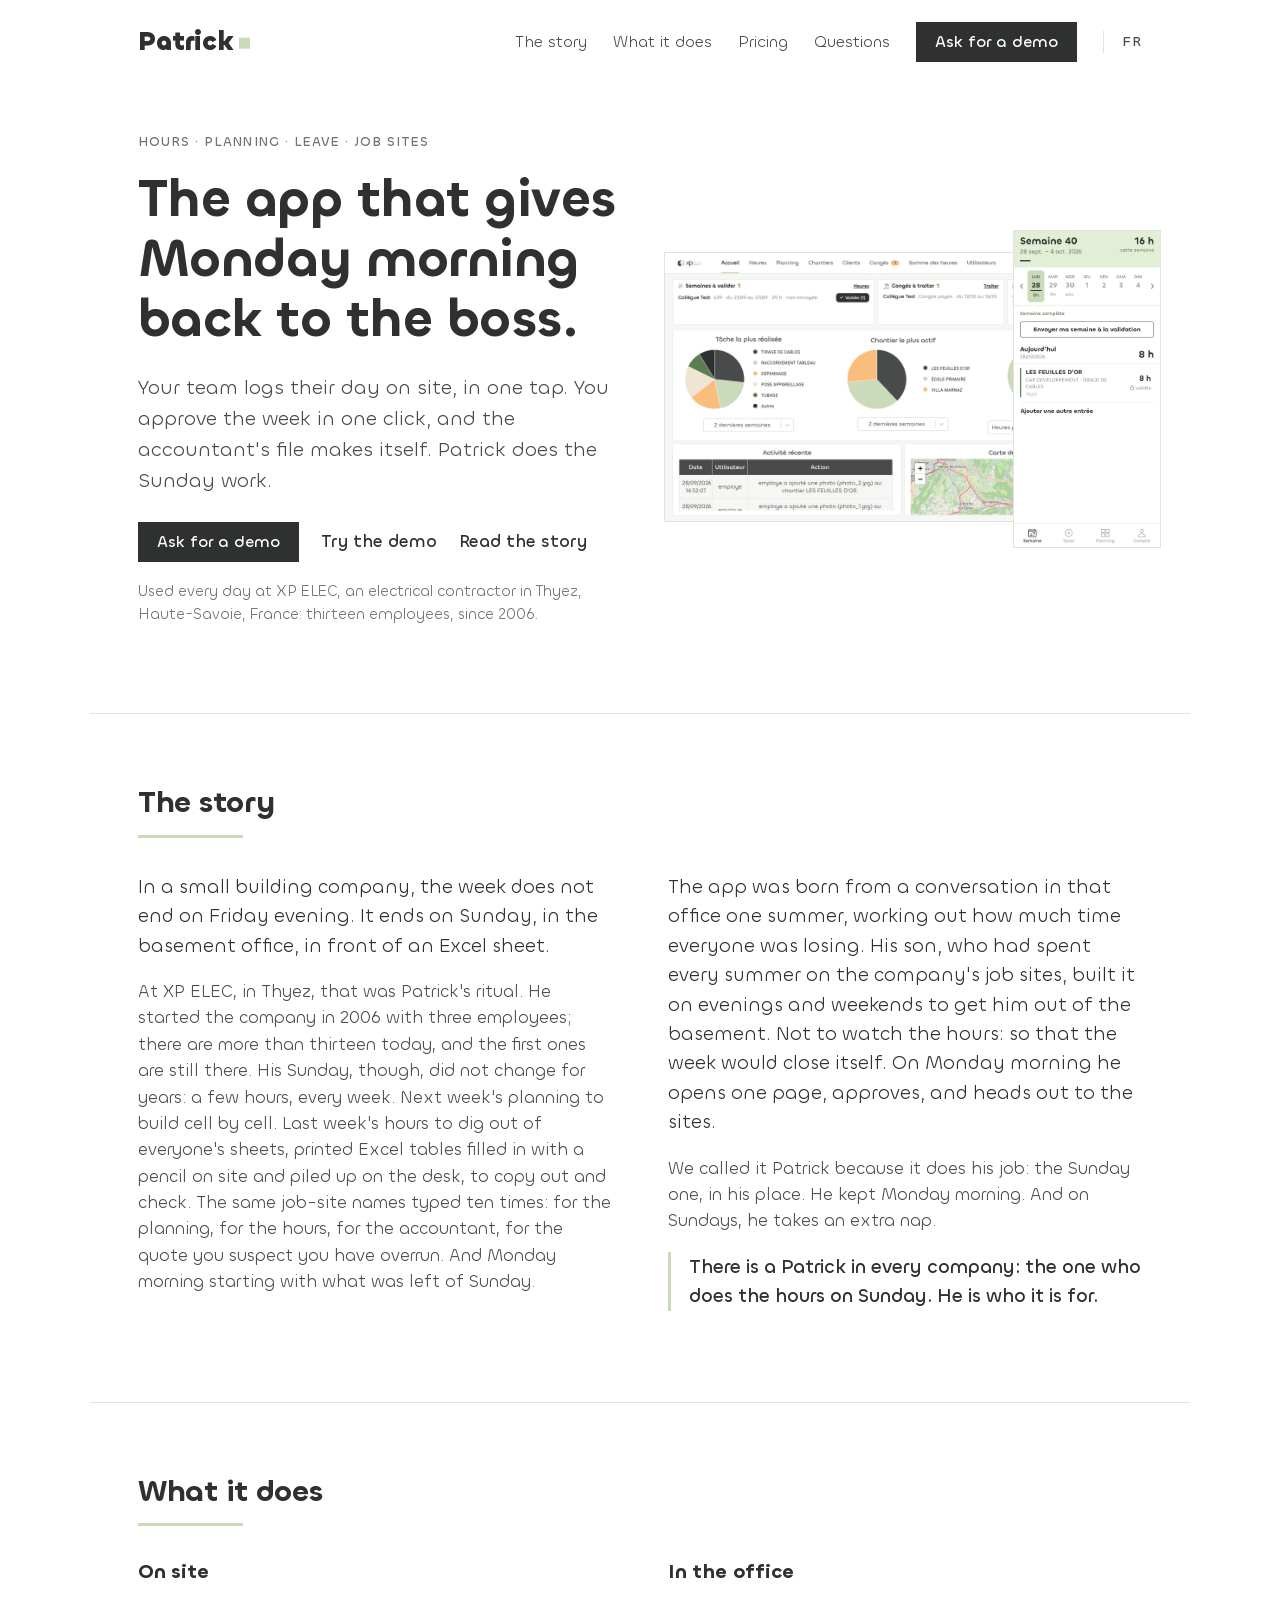
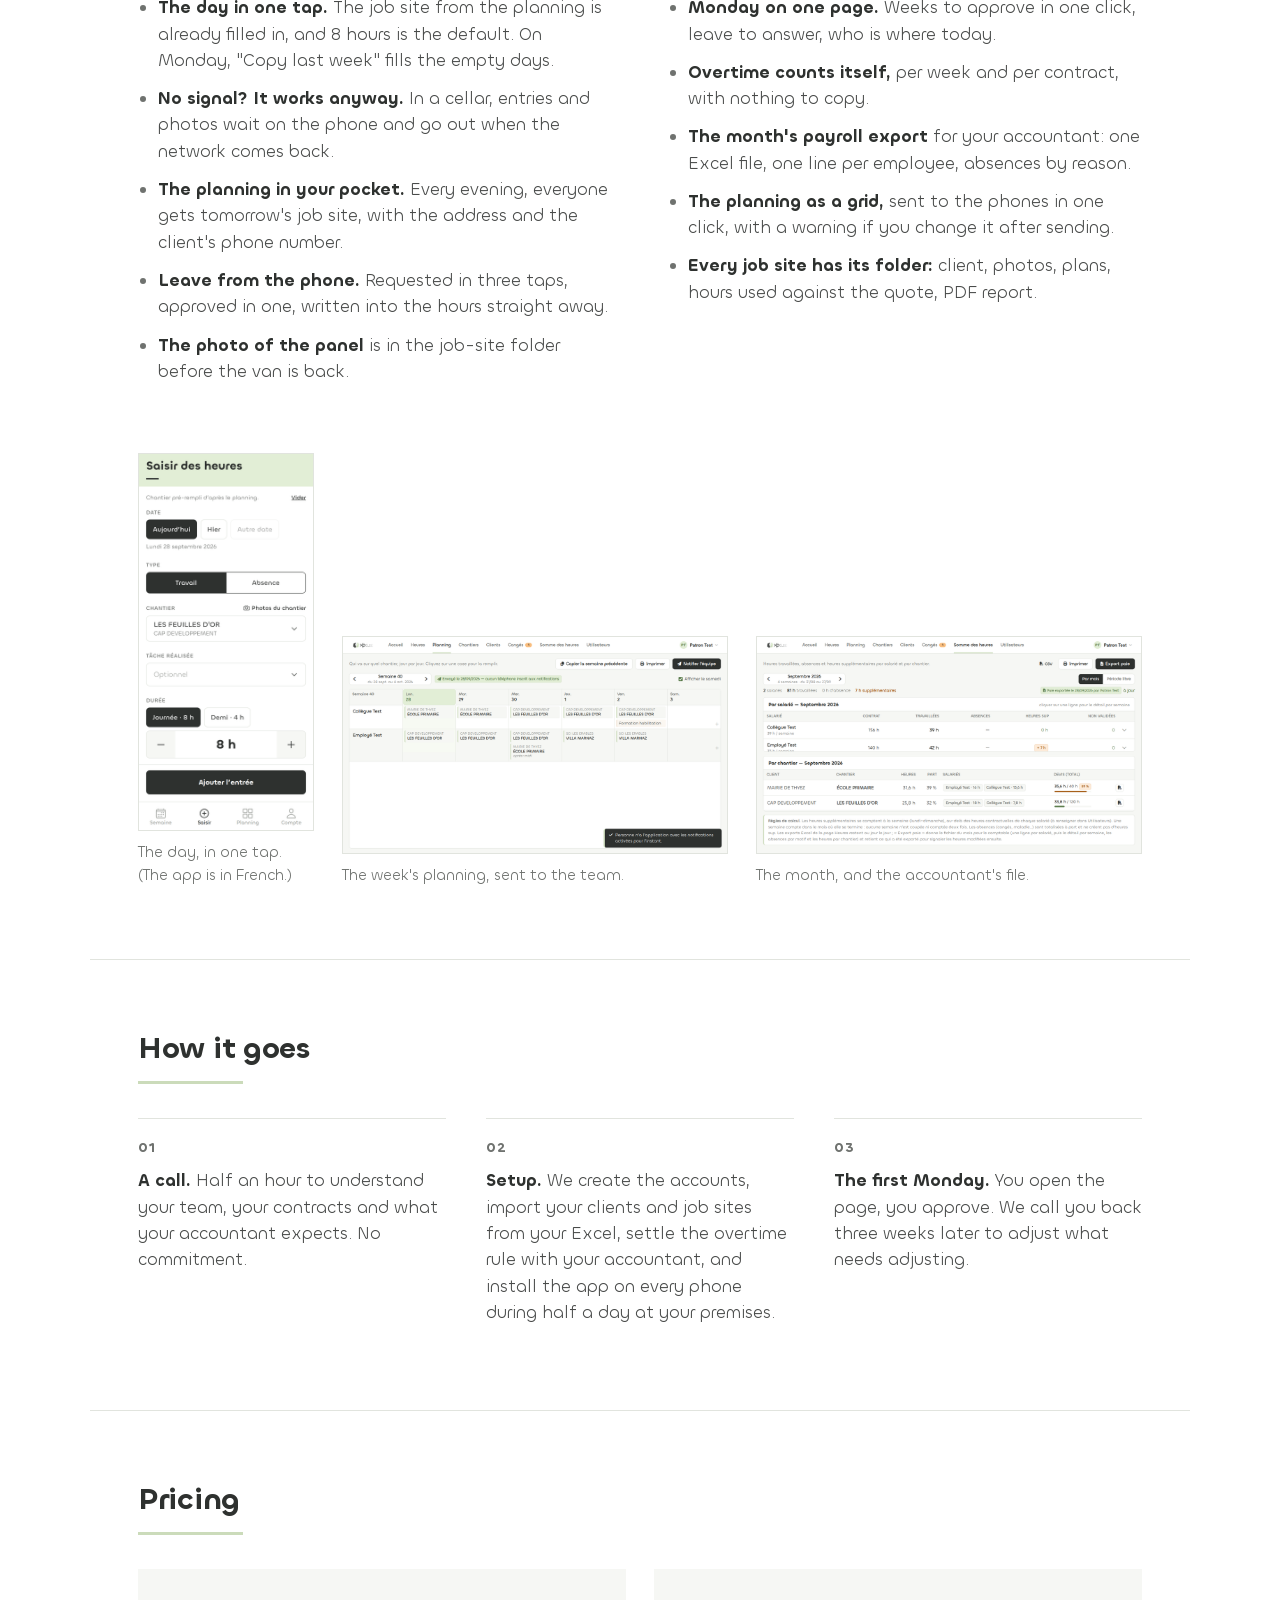
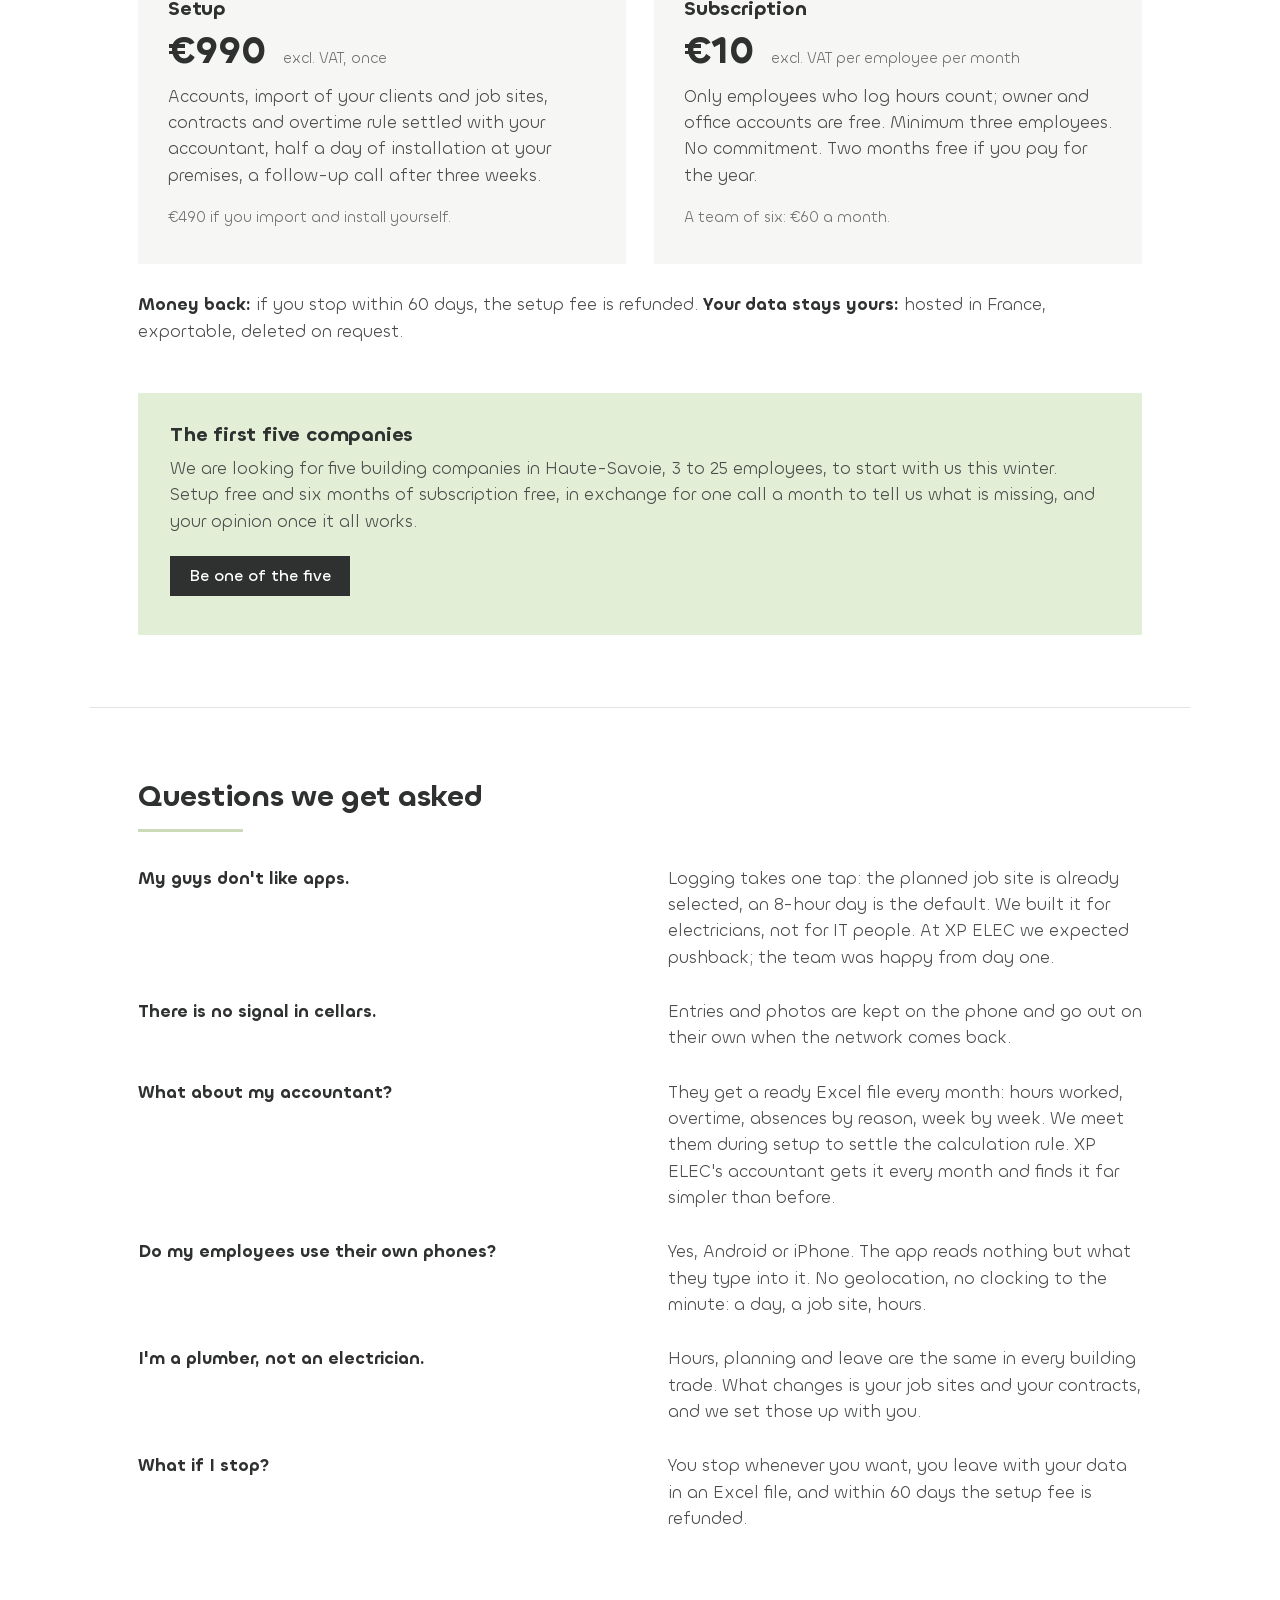
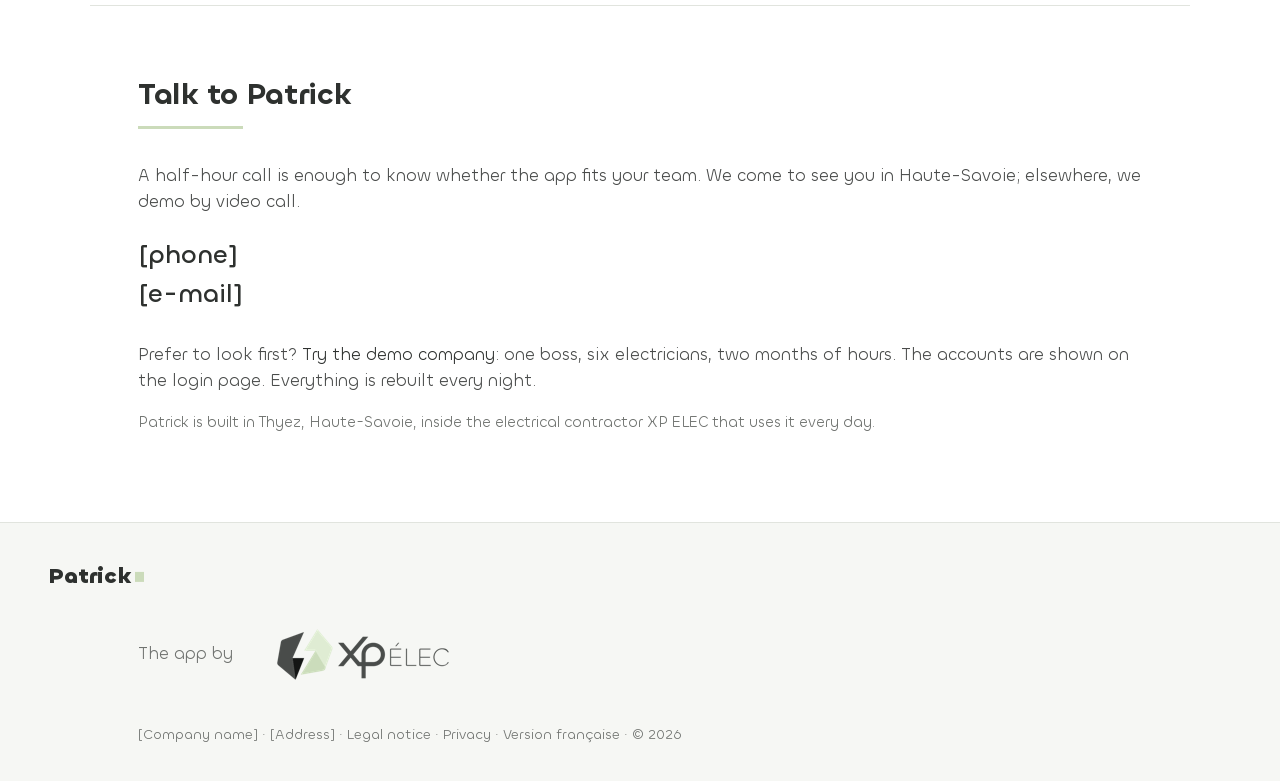
==== en/index.html @ a9e4f7d3 "Patrick website: FR and EN pages, style, fonts, images, 404, Vercel config, OVH FTP deploy script" ====
<!doctype html>
<html lang="en">
<head>
<meta charset="utf-8">
<meta name="viewport" content="width=device-width, initial-scale=1">
<title>Patrick — The app that gives Monday morning back to the boss</title>
<meta name="description" content="Patrick: your team's hours, planning and leave, logged on site and approved in one click. Built inside an electrical contractor in Haute-Savoie, France.">
<link rel="canonical" href="https://allopatrick.fr/en/">
<link rel="alternate" hreflang="fr" href="https://allopatrick.fr/">
<link rel="alternate" hreflang="en" href="https://allopatrick.fr/en/">
<link rel="stylesheet" href="../style.css">
  <link rel="icon" type="image/png" href="../img/favicon.png">
</head>
<body>

<header class="top">
  <a class="wordmark" href="#"><span>Patrick</span><i></i></a>
  <nav>
    <a href="#story">The story</a>
    <a href="#does">What it does</a>
    <a href="#pricing">Pricing</a>
    <a href="#questions">Questions</a>
    <a class="btn" href="#contact">Ask for a demo</a>
    <a class="lang" href="../" lang="fr" title="Version française">FR</a>
  </nav>
</header>

<main>

<section class="hero">
  <div class="hero-text">
    <p class="kicker">Hours · Planning · Leave · Job sites</p>
    <h1>The app that gives Monday morning back to the boss.</h1>
    <p class="lead">Your team logs their day on site, in one tap. You approve the week in one click, and the accountant's file makes itself. Patrick does the Sunday work.</p>
    <p class="actions"><a class="btn" href="#contact">Ask for a demo</a><a class="link" href="https://demo.allopatrick.fr" title="A fictional company, rebuilt every night">Try the demo</a><a class="link" href="#story">Read the story</a></p>
    <p class="proof">Used every day at XP ELEC, an electrical contractor in Thyez, Haute-Savoie, France: thirteen employees, since 2006.</p>
  </div>
  <figure class="hero-shots">
    <img class="web" src="../img/web_accueil_admin.png" alt="The boss's Monday morning on the computer: weeks to approve, leave to answer, who is where today" width="1100" height="618">
    <img class="phone" src="../img/app_semaine.png" alt="An electrician's week on the phone" width="390" height="844">
  </figure>
</section>

<section id="story" class="story">
  <h2>The story</h2>
  <div class="cols">
    <div>
      <p>In a small building company, the week does not end on Friday evening. It ends on Sunday, in the basement office, in front of an Excel sheet.</p>
      <p>At XP ELEC, in Thyez, that was Patrick's ritual. He started the company in 2006 with three employees; there are more than thirteen today, and the first ones are still there. His Sunday, though, did not change for years: a few hours, every week. Next week's planning to build cell by cell. Last week's hours to dig out of everyone's sheets, printed Excel tables filled in with a pencil on site and piled up on the desk, to copy out and check. The same job-site names typed ten times: for the planning, for the hours, for the accountant, for the quote you suspect you have overrun. And Monday morning starting with what was left of Sunday.</p>
    </div>
    <div>
      <p>The app was born from a conversation in that office one summer, working out how much time everyone was losing. His son, who had spent every summer on the company's job sites, built it on evenings and weekends to get him out of the basement. Not to watch the hours: so that the week would close itself. On Monday morning he opens one page, approves, and heads out to the sites.</p>
      <p>We called it Patrick because it does his job: the Sunday one, in his place. He kept Monday morning. And on Sundays, he takes an extra nap.</p>
      <p class="pull">There is a Patrick in every company: the one who does the hours on Sunday. He is who it is for.</p>
    </div>
  </div>
</section>

<section id="does" class="does">
  <h2>What it does</h2>
  <div class="cols">
    <div>
      <h3>On site</h3>
      <ul>
        <li><b>The day in one tap.</b> The job site from the planning is already filled in, and 8 hours is the default. On Monday, "Copy last week" fills the empty days.</li>
        <li><b>No signal? It works anyway.</b> In a cellar, entries and photos wait on the phone and go out when the network comes back.</li>
        <li><b>The planning in your pocket.</b> Every evening, everyone gets tomorrow's job site, with the address and the client's phone number.</li>
        <li><b>Leave from the phone.</b> Requested in three taps, approved in one, written into the hours straight away.</li>
        <li><b>The photo of the panel</b> is in the job-site folder before the van is back.</li>
      </ul>
    </div>
    <div>
      <h3>In the office</h3>
      <ul>
        <li><b>Monday on one page.</b> Weeks to approve in one click, leave to answer, who is where today.</li>
        <li><b>Overtime counts itself,</b> per week and per contract, with nothing to copy.</li>
        <li><b>The month's payroll export</b> for your accountant: one Excel file, one line per employee, absences by reason.</li>
        <li><b>The planning as a grid,</b> sent to the phones in one click, with a warning if you change it after sending.</li>
        <li><b>Every job site has its folder:</b> client, photos, plans, hours used against the quote, PDF report.</li>
      </ul>
    </div>
  </div>
  <div class="shots">
    <figure><img src="../img/app_saisir.png" alt="Logging a day on the phone" width="390" height="844"><figcaption>The day, in one tap. (The app is in French.)</figcaption></figure>
    <figure><img src="../img/web_planning_notifie.png" alt="The week's planning, sent to the team" width="1100" height="618"><figcaption>The week's planning, sent to the team.</figcaption></figure>
    <figure><img src="../img/web_somme_exportee.png" alt="The month's hours and the payroll export" width="1100" height="618"><figcaption>The month, and the accountant's file.</figcaption></figure>
  </div>
</section>

<section id="how" class="steps">
  <h2>How it goes</h2>
  <ol>
    <li><b>A call.</b> Half an hour to understand your team, your contracts and what your accountant expects. No commitment.</li>
    <li><b>Setup.</b> We create the accounts, import your clients and job sites from your Excel, settle the overtime rule with your accountant, and install the app on every phone during half a day at your premises.</li>
    <li><b>The first Monday.</b> You open the page, you approve. We call you back three weeks later to adjust what needs adjusting.</li>
  </ol>
</section>

<section id="pricing" class="pricing">
  <h2>Pricing</h2>
  <div class="cols">
    <div class="price">
      <h3>Setup</h3>
      <p class="amount">€990 <small>excl. VAT, once</small></p>
      <p>Accounts, import of your clients and job sites, contracts and overtime rule settled with your accountant, half a day of installation at your premises, a follow-up call after three weeks.</p>
      <p class="note">€490 if you import and install yourself.</p>
    </div>
    <div class="price">
      <h3>Subscription</h3>
      <p class="amount">€10 <small>excl. VAT per employee per month</small></p>
      <p>Only employees who log hours count; owner and office accounts are free. Minimum three employees. No commitment. Two months free if you pay for the year.</p>
      <p class="note">A team of six: €60 a month.</p>
    </div>
  </div>
  <p class="terms"><b>Money back:</b> if you stop within 60 days, the setup fee is refunded. <b>Your data stays yours:</b> hosted in France, exportable, deleted on request.</p>
  <div class="pilot">
    <h3>The first five companies</h3>
    <p>We are looking for five building companies in Haute-Savoie, 3 to 25 employees, to start with us this winter. Setup free and six months of subscription free, in exchange for one call a month to tell us what is missing, and your opinion once it all works.</p>
    <p><a class="btn" href="#contact">Be one of the five</a></p>
  </div>
</section>

<section id="questions" class="faq">
  <h2>Questions we get asked</h2>
  <dl>
    <dt>My guys don't like apps.</dt>
    <dd>Logging takes one tap: the planned job site is already selected, an 8-hour day is the default. We built it for electricians, not for IT people. At XP ELEC we expected pushback; the team was happy from day one.</dd>
    <dt>There is no signal in cellars.</dt>
    <dd>Entries and photos are kept on the phone and go out on their own when the network comes back.</dd>
    <dt>What about my accountant?</dt>
    <dd>They get a ready Excel file every month: hours worked, overtime, absences by reason, week by week. We meet them during setup to settle the calculation rule. XP ELEC's accountant gets it every month and finds it far simpler than before.</dd>
    <dt>Do my employees use their own phones?</dt>
    <dd>Yes, Android or iPhone. The app reads nothing but what they type into it. No geolocation, no clocking to the minute: a day, a job site, hours.</dd>
    <dt>I'm a plumber, not an electrician.</dt>
    <dd>Hours, planning and leave are the same in every building trade. What changes is your job sites and your contracts, and we set those up with you.</dd>
    <dt>What if I stop?</dt>
    <dd>You stop whenever you want, you leave with your data in an Excel file, and within 60 days the setup fee is refunded.</dd>
  </dl>
</section>

<section id="contact" class="contact">
  <h2>Talk to Patrick</h2>
  <p>A half-hour call is enough to know whether the app fits your team. We come to see you in Haute-Savoie; elsewhere, we demo by video call.</p>
  <p class="big"><a href="tel:[phone]">[phone]</a><br><a href="mailto:[e-mail]">[e-mail]</a></p>
  <p>Prefer to look first? <a href="https://demo.allopatrick.fr">Try the demo company</a>: one boss, six electricians, two months of hours. The accounts are shown on the login page. Everything is rebuilt every night.</p>
  <p class="proof">Patrick is built in Thyez, Haute-Savoie, inside the electrical contractor XP ELEC that uses it every day.</p>
</section>

</main>

<footer>
  <div class="wordmark small"><span>Patrick</span><i></i></div>
  <p>The app by <img src="../img/logo.png" alt="XP ELEC" height="26"></p>
  <p class="fine">[Company name] · [Address] · <a href="#">Legal notice</a> · <a href="#">Privacy</a> · <a href="../" lang="fr">Version française</a> · © 2026</p>
</footer>

</body>
</html>
---- style.css ----
/* Patrick — site vitrine. Charte XP ELEC mai 2025 : Chillax, gris 494B4A / 2E312F, vert pâle E2EED6. */

@font-face { font-family: "Chillax"; font-weight: 400; src: url(fonts/Chillax-Regular.woff2) format("woff2"); font-display: swap; }
@font-face { font-family: "Chillax"; font-weight: 500; src: url(fonts/Chillax-Medium.woff2) format("woff2"); font-display: swap; }
@font-face { font-family: "Chillax"; font-weight: 600; src: url(fonts/Chillax-Semibold.woff2) format("woff2"); font-display: swap; }
@font-face { font-family: "Chillax"; font-weight: 700; src: url(fonts/Chillax-Bold.woff2) format("woff2"); font-display: swap; }

:root {
  --ink: #494B4A;
  --ink-deep: #2E312F;
  --ink-soft: #6F726F;
  --line: #E1E4DE;
  --bg-soft: #F6F7F4;
  --green-pale: #E2EED6;
  --green: #CBDBBA;
  --green-deep: #5C7D4D;
  --beige: #F0E4D5;
  --white: #fff;
  --measure: 1100px;
  --gutter: clamp(16px, 4vw, 48px);
}

* { box-sizing: border-box; }
/* Les pistes 1fr ne doivent jamais être élargies par une image : min-width 0 sur les enfants des grilles. */
.hero > *, .cols > *, .shots > *, .steps li, .faq dt, .faq dd, figure { min-width: 0; }
html { scroll-behavior: smooth; }
body {
  margin: 0;
  overflow-x: clip;
  font-family: "Chillax", system-ui, sans-serif;
  font-size: 17px;
  line-height: 1.55;
  color: var(--ink);
  background: var(--white);
  -webkit-font-smoothing: antialiased;
}
a { color: var(--ink-deep); text-decoration: none; }
a:hover { text-decoration: underline; text-underline-offset: 3px; text-decoration-thickness: 1px; }
img { display: block; max-width: 100%; height: auto; }
b { font-weight: 600; color: var(--ink-deep); }
h1, h2, h3 { font-weight: 600; color: var(--ink-deep); line-height: 1.15; margin: 0; letter-spacing: -0.01em; }

/* Marque : le mot en Chillax bold + le petit carré vert, comme sur les documents. */
.wordmark { display: inline-flex; align-items: baseline; gap: 0.18em; font-weight: 700; font-size: 26px; color: var(--ink-deep); }
.wordmark i { display: inline-block; width: 0.42em; height: 0.42em; background: var(--green); transform: translateY(-0.05em); }
.wordmark.small { font-size: 22px; }
.wordmark:hover { text-decoration: none; }

/* Barre du haut */
.top {
  display: flex; align-items: center; justify-content: space-between; gap: 24px;
  max-width: var(--measure); margin: 0 auto; padding: 22px var(--gutter);
}
.top nav { display: flex; align-items: center; gap: 26px; font-size: 16px; }
.top nav a:not(.btn) { color: var(--ink); }

.btn {
  display: inline-block; padding: 11px 18px; border: 1px solid var(--ink-deep);
  background: var(--ink-deep); color: var(--white); font-weight: 500; font-size: 16px; line-height: 1;
}
.btn:hover { background: var(--ink); border-color: var(--ink); text-decoration: none; }
.link { font-weight: 500; }
.top nav .lang { color: var(--ink-soft); font-weight: 500; font-size: 14px; letter-spacing: 0.06em; border-left: 1px solid var(--line); padding-left: 18px; }

main { display: block; }
section { max-width: var(--measure); margin: 0 auto; padding: 72px var(--gutter); border-top: 1px solid var(--line); }
section h2 { font-size: 30px; margin-bottom: 8px; }
section h2::after { content: ""; display: block; width: 3.5em; height: 3px; background: var(--green); margin: 14px 0 34px; }
section h3 { font-size: 20px; margin-bottom: 12px; }
.cols { display: grid; grid-template-columns: 1fr 1fr; gap: 56px; }
p { margin: 0 0 1em; }
ul, ol { margin: 0; padding-left: 1.2em; }
li { margin-bottom: 0.7em; }
li::marker { color: var(--ink-soft); }
.proof { color: var(--ink-soft); font-size: 15px; }
.note { color: var(--ink-soft); font-size: 15px; }

/* Accueil */
.hero { border-top: 0; padding-top: 48px; display: grid; grid-template-columns: 6fr 6fr; gap: 48px; align-items: center; }
.kicker { text-transform: uppercase; letter-spacing: 0.08em; font-size: 13px; color: var(--ink-soft); font-weight: 500; margin-bottom: 18px; }
.hero h1 { font-size: clamp(34px, 4.2vw, 52px); }
.lead { font-size: 20px; margin: 22px 0 26px; }
.actions { display: flex; align-items: center; gap: 22px; margin-bottom: 18px; }
.hero-shots { position: relative; margin: 0; }
.hero-shots .web { width: 100%; border: 1px solid var(--line); }
.hero-shots .phone { position: absolute; width: 31%; right: -4%; bottom: -10%; border: 1px solid var(--line); background: var(--white); }

/* Histoire */
.story .cols p:first-child { font-size: 19px; color: var(--ink-deep); }
.pull { border-left: 3px solid var(--green); padding-left: 18px; color: var(--ink-deep); font-weight: 500; font-size: 19px; }

/* Ce qu'il fait */
.does .shots { display: grid; grid-template-columns: 1fr 2.2fr 2.2fr; gap: 28px; margin-top: 56px; align-items: end; }
.does .shots figure { margin: 0; }
.does .shots img { border: 1px solid var(--line); }
figcaption { color: var(--ink-soft); font-size: 15px; margin-top: 10px; }

/* Étapes */
.steps ol { list-style: none; padding: 0; display: grid; grid-template-columns: repeat(3, 1fr); gap: 40px; counter-reset: step; }
.steps li { counter-increment: step; border-top: 1px solid var(--line); padding-top: 18px; }
.steps li::before { content: counter(step, decimal-leading-zero); display: block; font-weight: 600; color: var(--ink-soft); font-size: 14px; letter-spacing: 0.06em; margin-bottom: 10px; }

/* Tarif */
.pricing .cols { gap: 28px; }
.price { background: var(--bg-soft); padding: 28px 30px 20px; }
.amount { font-size: 38px; font-weight: 600; color: var(--ink-deep); margin: 0 0 14px; line-height: 1; }
.amount small { font-size: 15px; font-weight: 400; color: var(--ink-soft); margin-left: 6px; }
.terms { margin-top: 28px; }
.pilot { margin-top: 48px; background: var(--green-pale); padding: 30px 32px 22px; }
.pilot h3 { margin-bottom: 10px; }
.pilot .btn { margin-top: 4px; }

/* Questions */
.faq dl { display: grid; grid-template-columns: 1fr 1fr; gap: 28px 56px; margin: 0; }
.faq dt { font-weight: 600; color: var(--ink-deep); margin-bottom: 6px; }
.faq dd { margin: 0; }

/* Contact */
.contact .big { font-size: 26px; font-weight: 500; line-height: 1.5; margin: 20px 0 28px; }

/* Pied */
footer { border-top: 1px solid var(--line); background: var(--bg-soft); }
footer > * { max-width: var(--measure); margin: 0 auto; padding: 0 var(--gutter); }
footer .wordmark { padding-top: 36px; }
footer p { display: flex; flex-wrap: wrap; align-items: center; gap: 10px; color: var(--ink-soft); margin: 10px auto 0; }
footer img { display: inline-block; }
footer .fine { font-size: 14px; padding-bottom: 36px; margin-top: 18px; display: block; }
footer .fine a { color: var(--ink-soft); }

/* Téléphone */
@media (max-width: 900px) {
  .top { flex-wrap: wrap; padding-top: 18px; }
  .top nav { width: 100%; justify-content: flex-start; gap: 18px; flex-wrap: wrap; font-size: 15px; }
  .hero, .cols, .faq dl { grid-template-columns: 1fr; }
  .hero { gap: 36px; padding-top: 28px; }
  .hero-shots { padding-bottom: 12%; margin-right: 0; }
  .hero-shots .phone { right: 0; bottom: 0; width: 34%; }
  .cols { gap: 28px; }
  .does .shots { grid-template-columns: 1fr; align-items: start; }
  .does .shots figure:first-child img { width: 60%; }
  .steps ol { grid-template-columns: 1fr; gap: 22px; }
  section { padding: 48px var(--gutter); }
  section h2 { font-size: 26px; }
  .actions { flex-wrap: wrap; gap: 16px; }
  .faq dl { gap: 6px 0; }
  .faq dd { margin-bottom: 24px; }
}
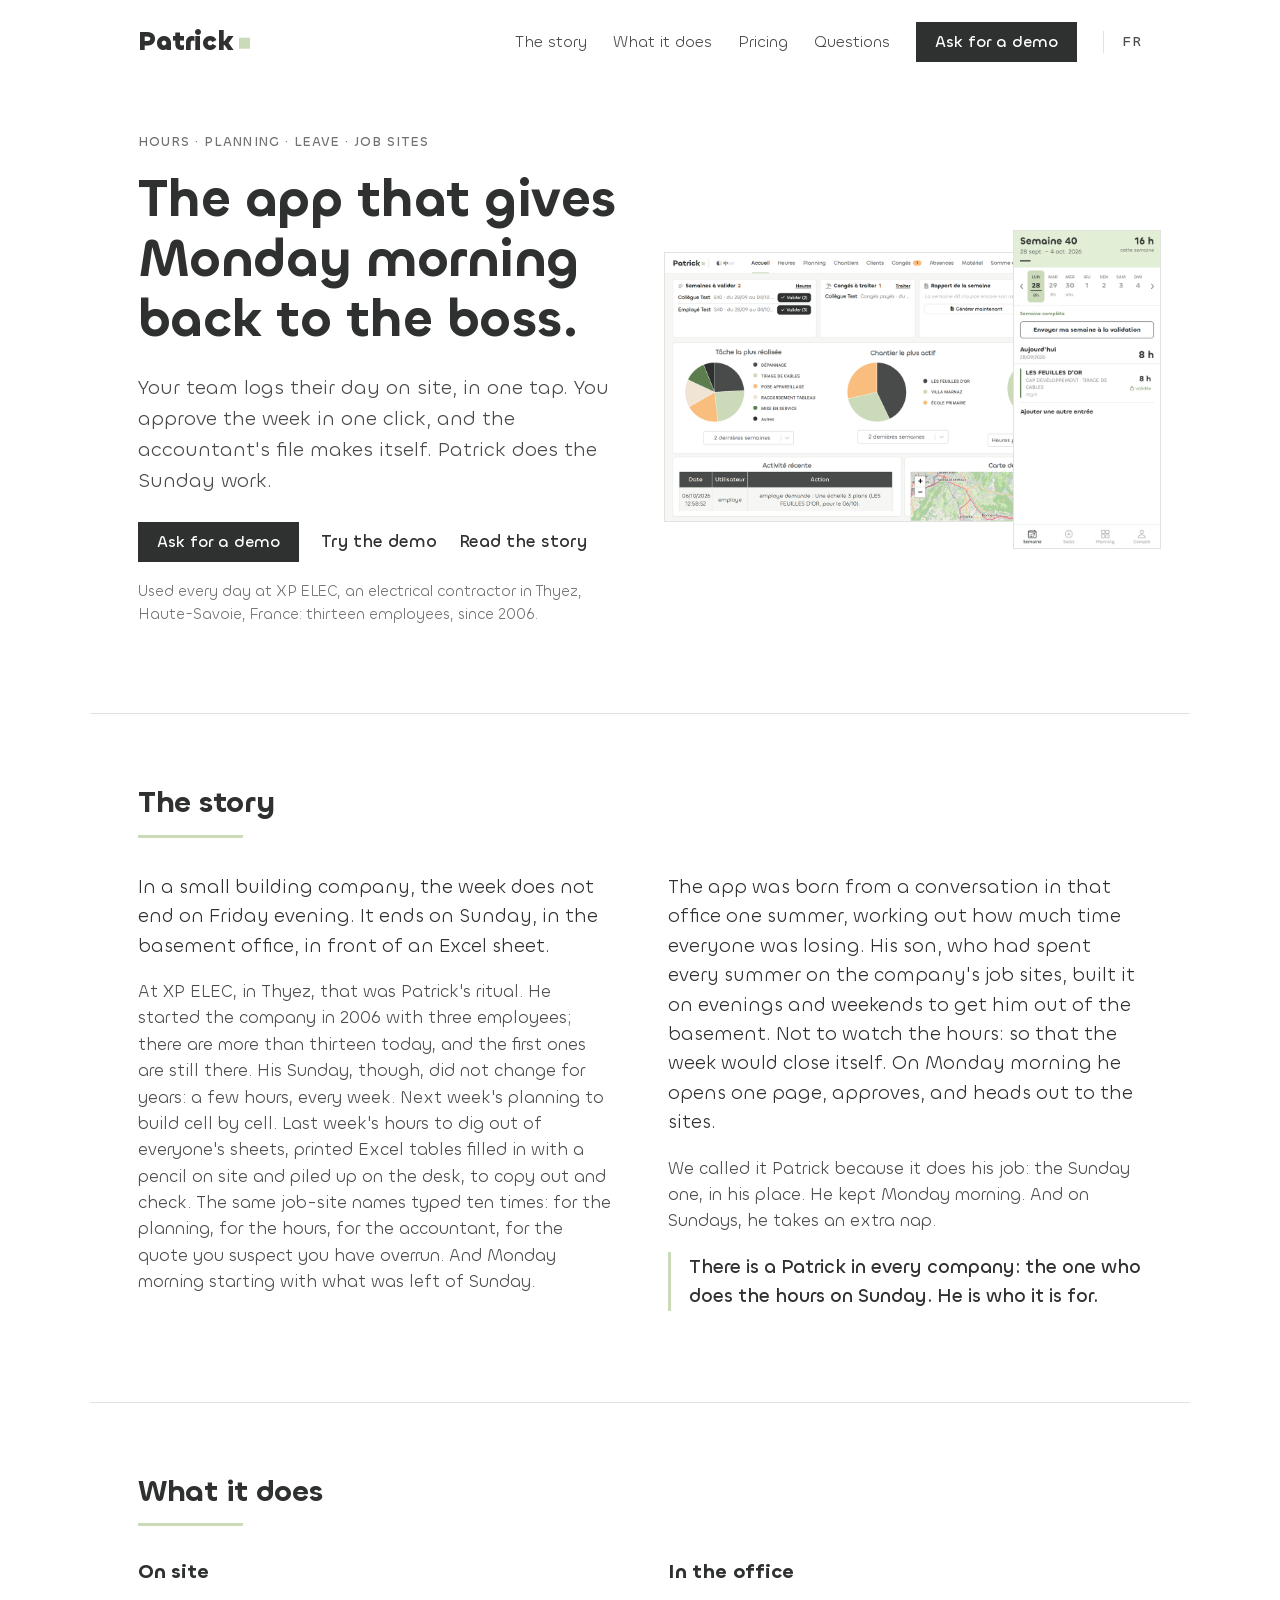
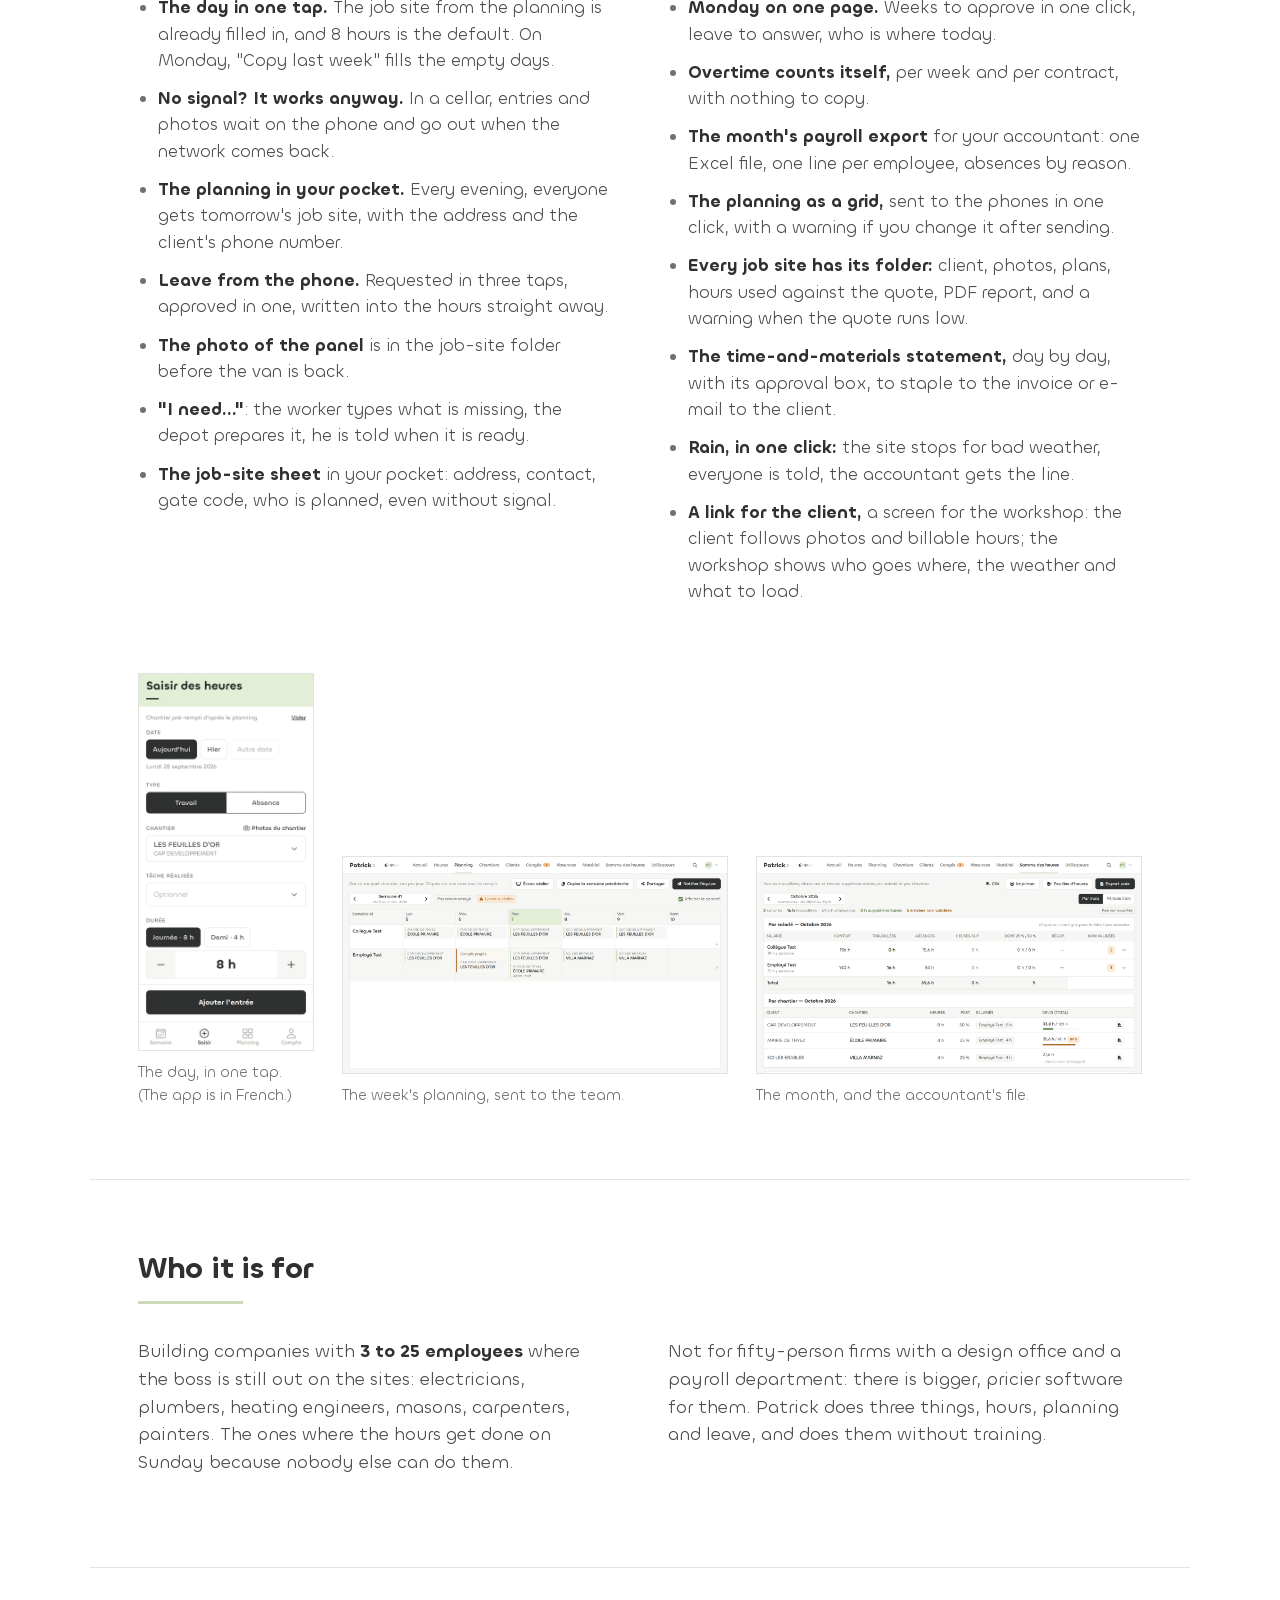
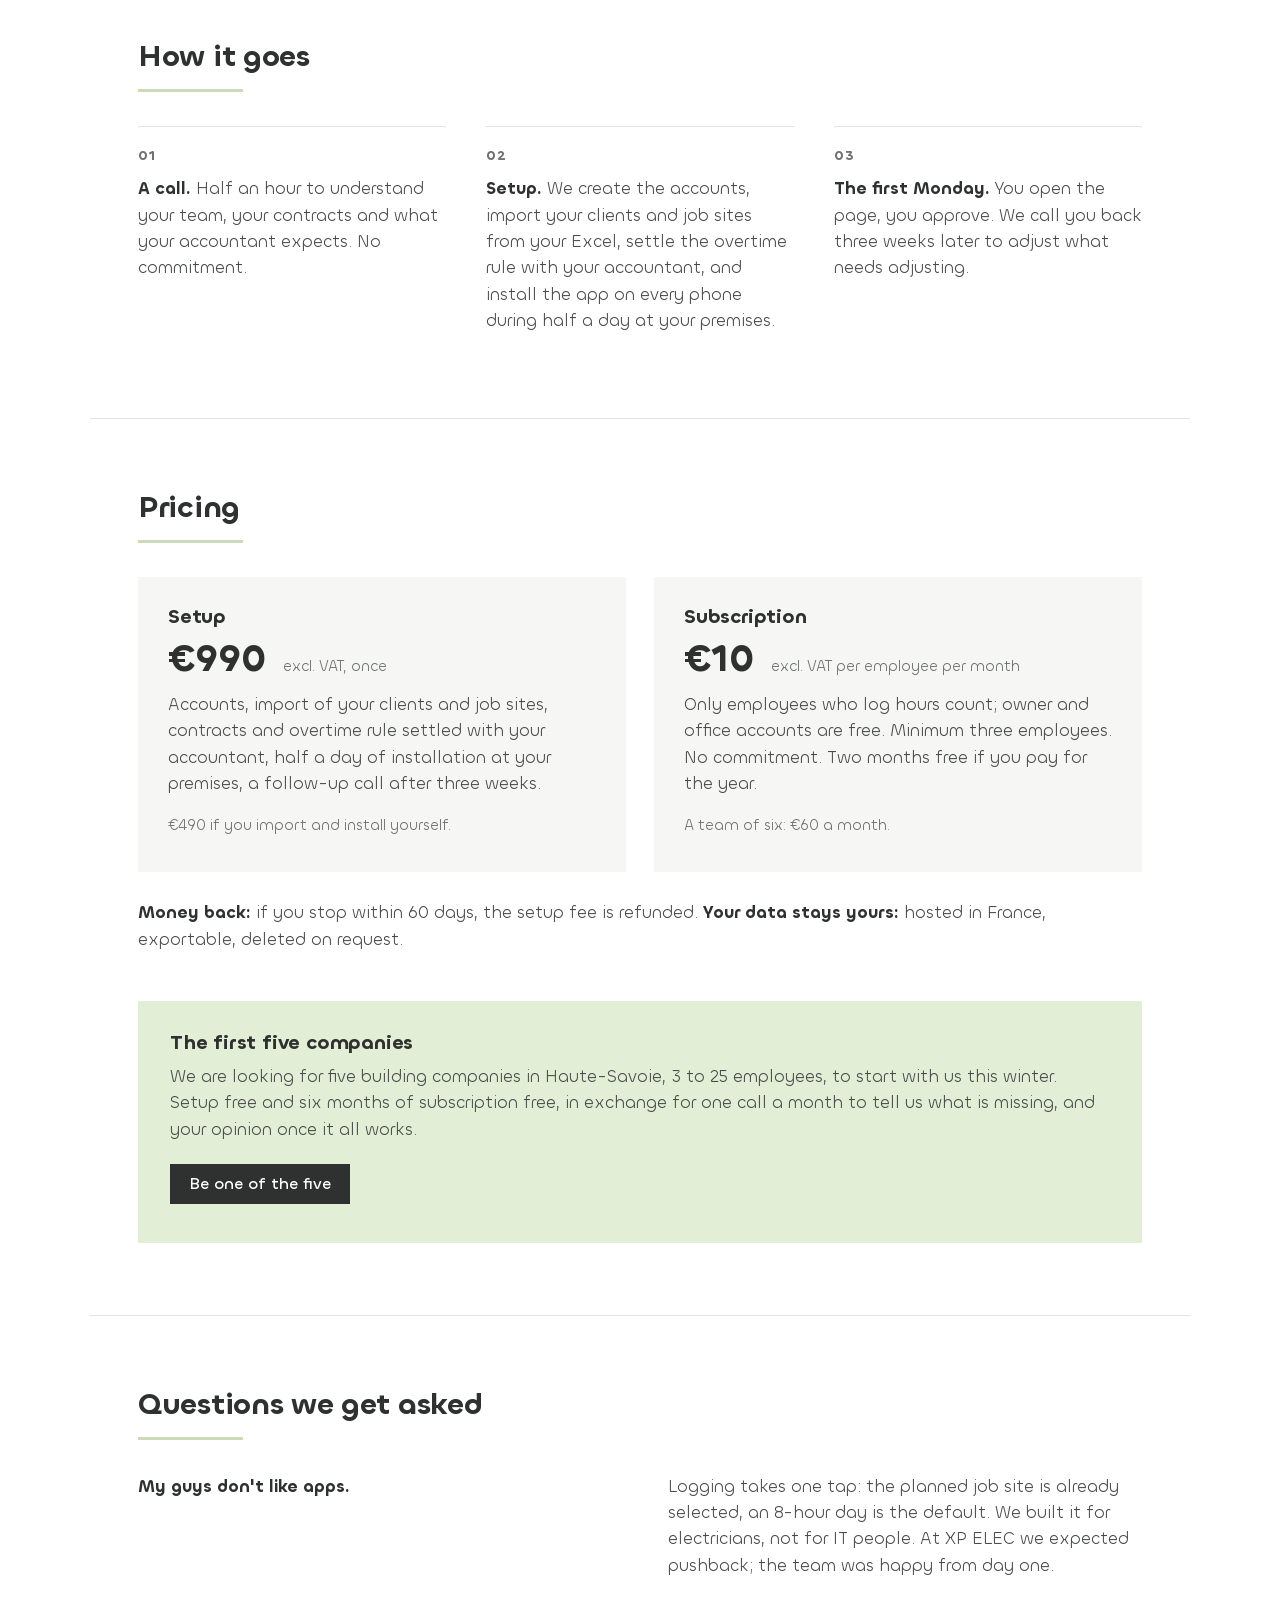
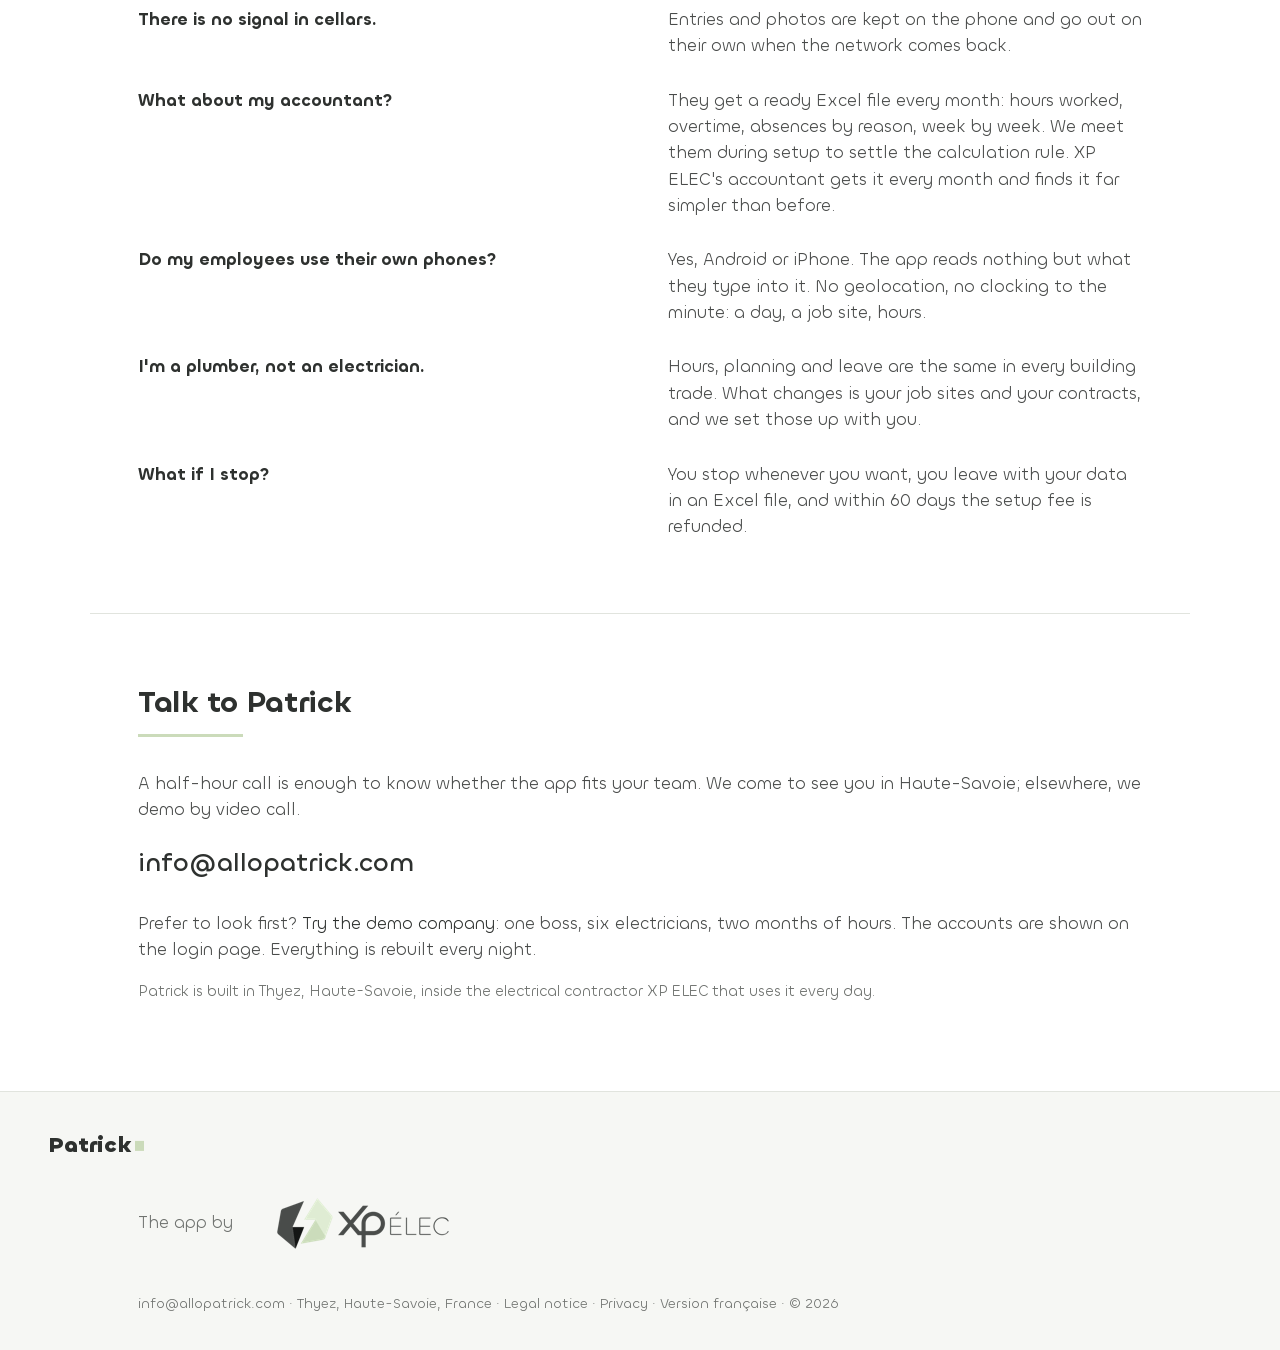
==== commit d293b81b: "Website: Patrick-branded screenshots, new feature bullets (il me faut, fiche, régie, intempéries, es" ====
--- a/en/index.html
+++ b/en/index.html
@@ -8,13 +8,23 @@
 <link rel="canonical" href="https://allopatrick.fr/en/">
 <link rel="alternate" hreflang="fr" href="https://allopatrick.fr/">
 <link rel="alternate" hreflang="en" href="https://allopatrick.fr/en/">
+<meta property="og:type" content="website">
+<meta property="og:title" content="Patrick — The app that gives Monday morning back to the boss">
+<meta property="og:description" content="Your team's hours, planning and leave, logged on site and approved in one click. Built inside an electrical contractor in Haute-Savoie, France.">
+<meta property="og:url" content="https://allopatrick.fr/en/">
+<meta property="og:image" content="https://allopatrick.fr/img/og.png">
+<meta property="og:locale" content="en_GB">
+<meta name="twitter:card" content="summary_large_image">
+<script type="application/ld+json">
+{"@context":"https://schema.org","@type":"SoftwareApplication","name":"Patrick","applicationCategory":"BusinessApplication","operatingSystem":"Android, iOS, Web","url":"https://allopatrick.fr/","description":"Hours, planning and leave for small building companies: logged on site, approved in one click, payroll export.","offers":{"@type":"Offer","price":"10","priceCurrency":"EUR","description":"€10 per employee per month, excl. VAT"},"provider":{"@type":"Organization","name":"Patrick","email":"info@allopatrick.com","url":"https://allopatrick.fr/"}}
+</script>
 <link rel="stylesheet" href="../style.css">
   <link rel="icon" type="image/png" href="../img/favicon.png">
 </head>
 <body>
 
 <header class="top">
-  <a class="wordmark" href="#"><span>Patrick</span><i></i></a>
+  <a class="wordmark" href="/"><span>Patrick</span><i></i></a>
   <nav>
     <a href="#story">The story</a>
     <a href="#does">What it does</a>
@@ -36,7 +46,7 @@
     <p class="proof">Used every day at XP ELEC, an electrical contractor in Thyez, Haute-Savoie, France: thirteen employees, since 2006.</p>
   </div>
   <figure class="hero-shots">
-    <img class="web" src="../img/web_accueil_admin.png" alt="The boss's Monday morning on the computer: weeks to approve, leave to answer, who is where today" width="1100" height="618">
+    <img class="web" src="../img/web_accueil_admin.png" alt="The boss's Monday morning on the computer: weeks to approve, leave to answer, who is where today" width="1366" height="768" fetchpriority="high">
     <img class="phone" src="../img/app_semaine.png" alt="An electrician's week on the phone" width="390" height="844">
   </figure>
 </section>
@@ -67,6 +77,8 @@
         <li><b>The planning in your pocket.</b> Every evening, everyone gets tomorrow's job site, with the address and the client's phone number.</li>
         <li><b>Leave from the phone.</b> Requested in three taps, approved in one, written into the hours straight away.</li>
         <li><b>The photo of the panel</b> is in the job-site folder before the van is back.</li>
+        <li><b>"I need…"</b>: the worker types what is missing, the depot prepares it, he is told when it is ready.</li>
+        <li><b>The job-site sheet</b> in your pocket: address, contact, gate code, who is planned, even without signal.</li>
       </ul>
     </div>
     <div>
@@ -76,14 +88,29 @@
         <li><b>Overtime counts itself,</b> per week and per contract, with nothing to copy.</li>
         <li><b>The month's payroll export</b> for your accountant: one Excel file, one line per employee, absences by reason.</li>
         <li><b>The planning as a grid,</b> sent to the phones in one click, with a warning if you change it after sending.</li>
-        <li><b>Every job site has its folder:</b> client, photos, plans, hours used against the quote, PDF report.</li>
+        <li><b>Every job site has its folder:</b> client, photos, plans, hours used against the quote, PDF report, and a warning when the quote runs low.</li>
+        <li><b>The time-and-materials statement,</b> day by day, with its approval box, to staple to the invoice or e-mail to the client.</li>
+        <li><b>Rain, in one click:</b> the site stops for bad weather, everyone is told, the accountant gets the line.</li>
+        <li><b>A link for the client,</b> a screen for the workshop: the client follows photos and billable hours; the workshop shows who goes where, the weather and what to load.</li>
       </ul>
     </div>
   </div>
   <div class="shots">
-    <figure><img src="../img/app_saisir.png" alt="Logging a day on the phone" width="390" height="844"><figcaption>The day, in one tap. (The app is in French.)</figcaption></figure>
-    <figure><img src="../img/web_planning_notifie.png" alt="The week's planning, sent to the team" width="1100" height="618"><figcaption>The week's planning, sent to the team.</figcaption></figure>
-    <figure><img src="../img/web_somme_exportee.png" alt="The month's hours and the payroll export" width="1100" height="618"><figcaption>The month, and the accountant's file.</figcaption></figure>
+    <figure><img src="../img/app_saisir.png" alt="Logging a day on the phone" width="390" height="844" loading="lazy"><figcaption>The day, in one tap. (The app is in French.)</figcaption></figure>
+    <figure><img src="../img/web_planning_notifie.png" alt="The week's planning, sent to the team" width="1366" height="768" loading="lazy"><figcaption>The week's planning, sent to the team.</figcaption></figure>
+    <figure><img src="../img/web_somme_exportee.png" alt="The month's hours and the payroll export" width="1366" height="768" loading="lazy"><figcaption>The month, and the accountant's file.</figcaption></figure>
+  </div>
+</section>
+
+<section id="who" class="who">
+  <h2>Who it is for</h2>
+  <div class="cols">
+    <div>
+      <p>Building companies with <b>3 to 25 employees</b> where the boss is still out on the sites: electricians, plumbers, heating engineers, masons, carpenters, painters. The ones where the hours get done on Sunday because nobody else can do them.</p>
+    </div>
+    <div>
+      <p>Not for fifty-person firms with a design office and a payroll department: there is bigger, pricier software for them. Patrick does three things, hours, planning and leave, and does them without training.</p>
+    </div>
   </div>
 </section>
 
@@ -141,7 +168,7 @@
 <section id="contact" class="contact">
   <h2>Talk to Patrick</h2>
   <p>A half-hour call is enough to know whether the app fits your team. We come to see you in Haute-Savoie; elsewhere, we demo by video call.</p>
-  <p class="big"><a href="tel:[phone]">[phone]</a><br><a href="mailto:[e-mail]">[e-mail]</a></p>
+  <p class="big"><a href="mailto:info@allopatrick.com">info@allopatrick.com</a></p>
   <p>Prefer to look first? <a href="https://demo.allopatrick.fr">Try the demo company</a>: one boss, six electricians, two months of hours. The accounts are shown on the login page. Everything is rebuilt every night.</p>
   <p class="proof">Patrick is built in Thyez, Haute-Savoie, inside the electrical contractor XP ELEC that uses it every day.</p>
 </section>
@@ -151,7 +178,7 @@
 <footer>
   <div class="wordmark small"><span>Patrick</span><i></i></div>
   <p>The app by <img src="../img/logo.png" alt="XP ELEC" height="26"></p>
-  <p class="fine">[Company name] · [Address] · <a href="#">Legal notice</a> · <a href="#">Privacy</a> · <a href="../" lang="fr">Version française</a> · © 2026</p>
+  <p class="fine"><a href="mailto:info@allopatrick.com">info@allopatrick.com</a> · Thyez, Haute-Savoie, France · <a href="../mentions-legales.html">Legal notice</a> · <a href="../confidentialite.html">Privacy</a> · <a href="../" lang="fr">Version française</a> · © 2026</p>
 </footer>
 
 </body>
--- a/style.css
+++ b/style.css
@@ -95,6 +95,14 @@
 .does .shots img { border: 1px solid var(--line); }
 figcaption { color: var(--ink-soft); font-size: 15px; margin-top: 10px; }
 
+/* Pour qui */
+.who .cols p { font-size: 18px; }
+
+/* Pages légales */
+.legal { max-width: 760px; }
+.legal h3 { margin-top: 28px; }
+.legal p, .legal li { font-size: 16px; }
+
 /* Étapes */
 .steps ol { list-style: none; padding: 0; display: grid; grid-template-columns: repeat(3, 1fr); gap: 40px; counter-reset: step; }
 .steps li { counter-increment: step; border-top: 1px solid var(--line); padding-top: 18px; }
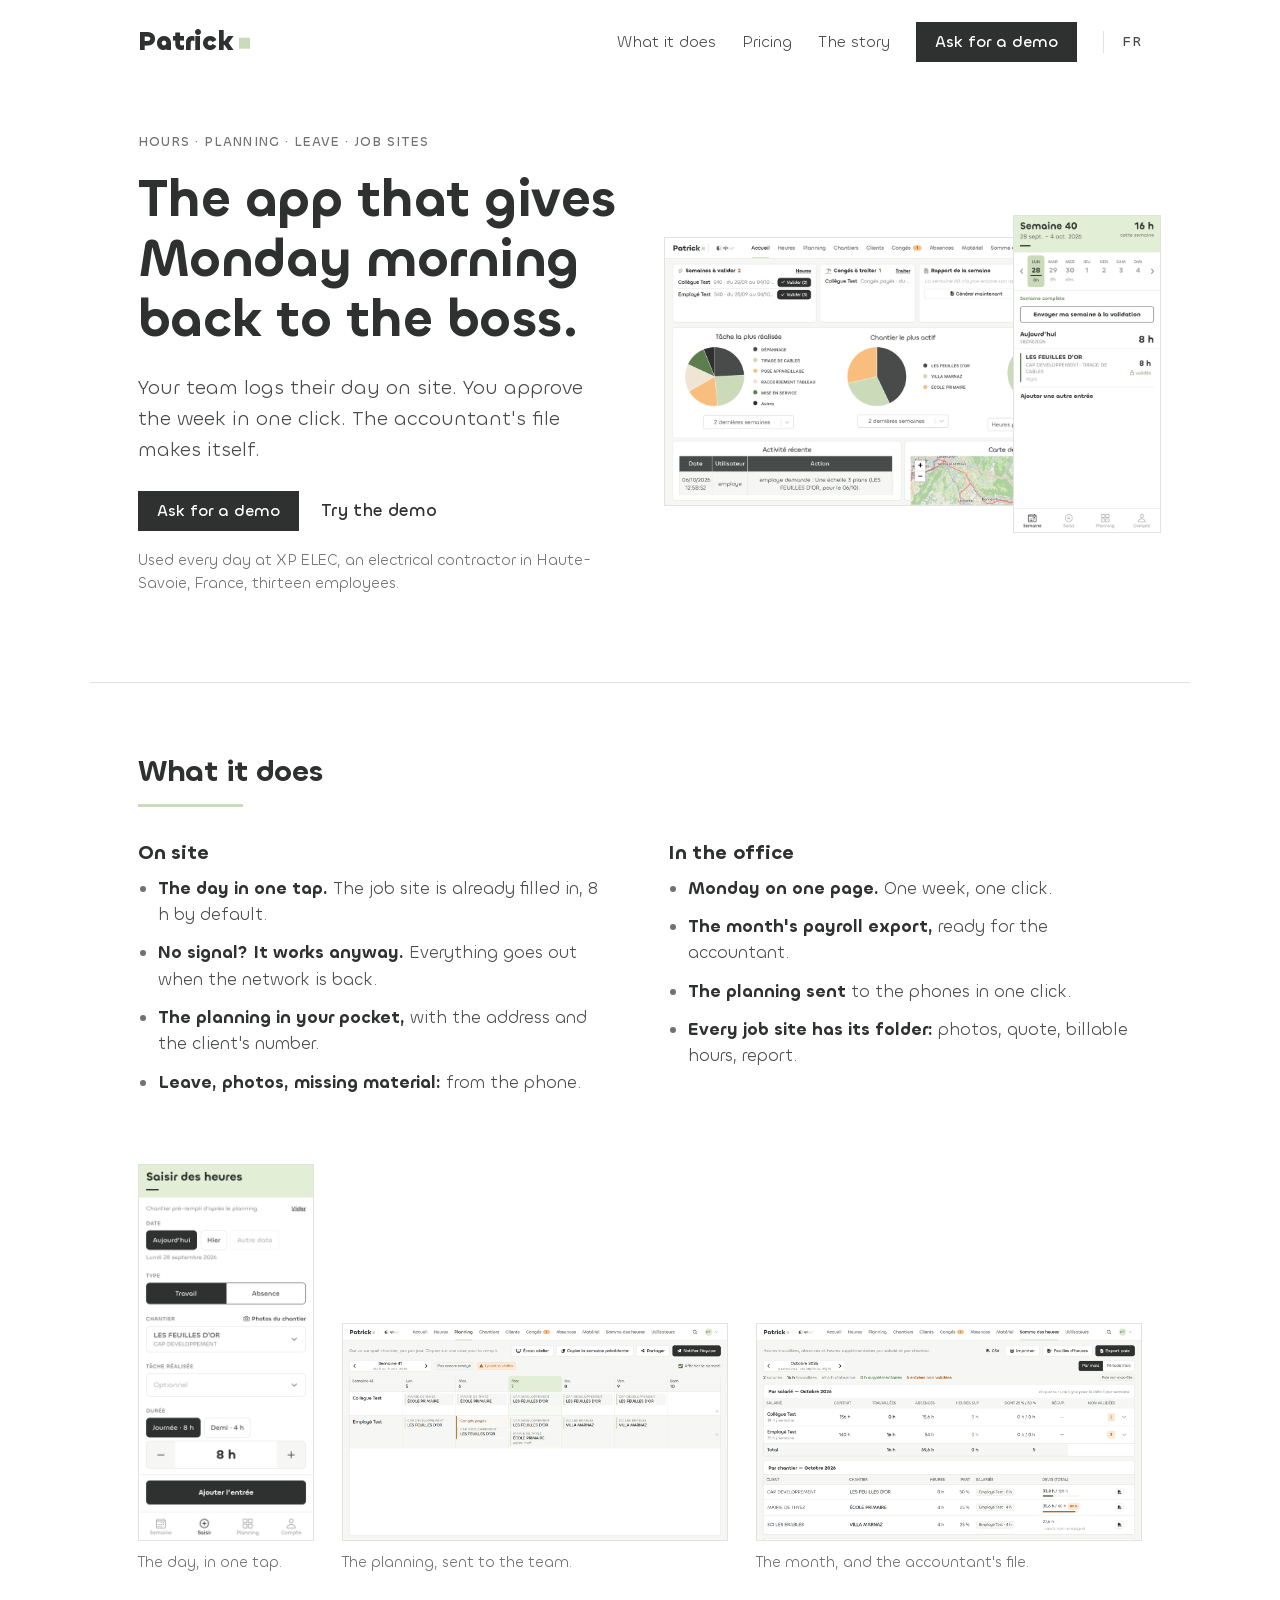
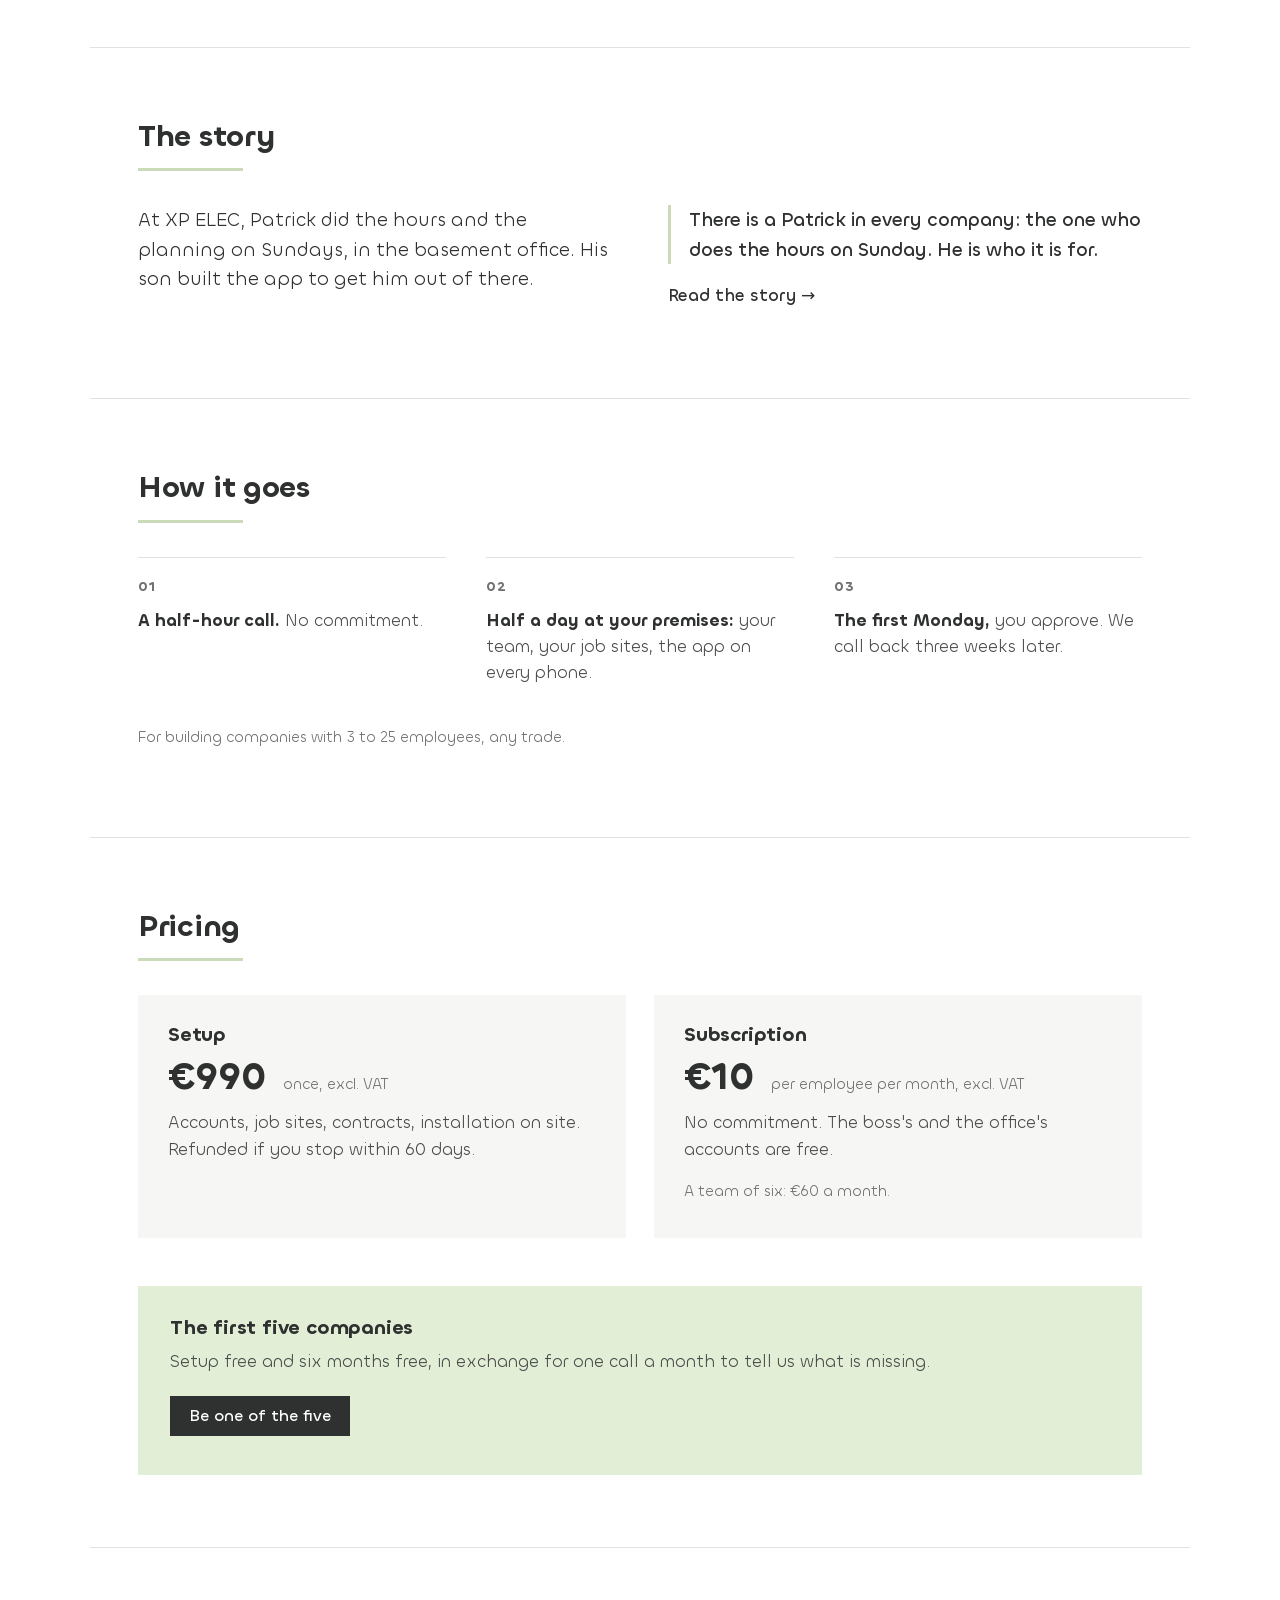
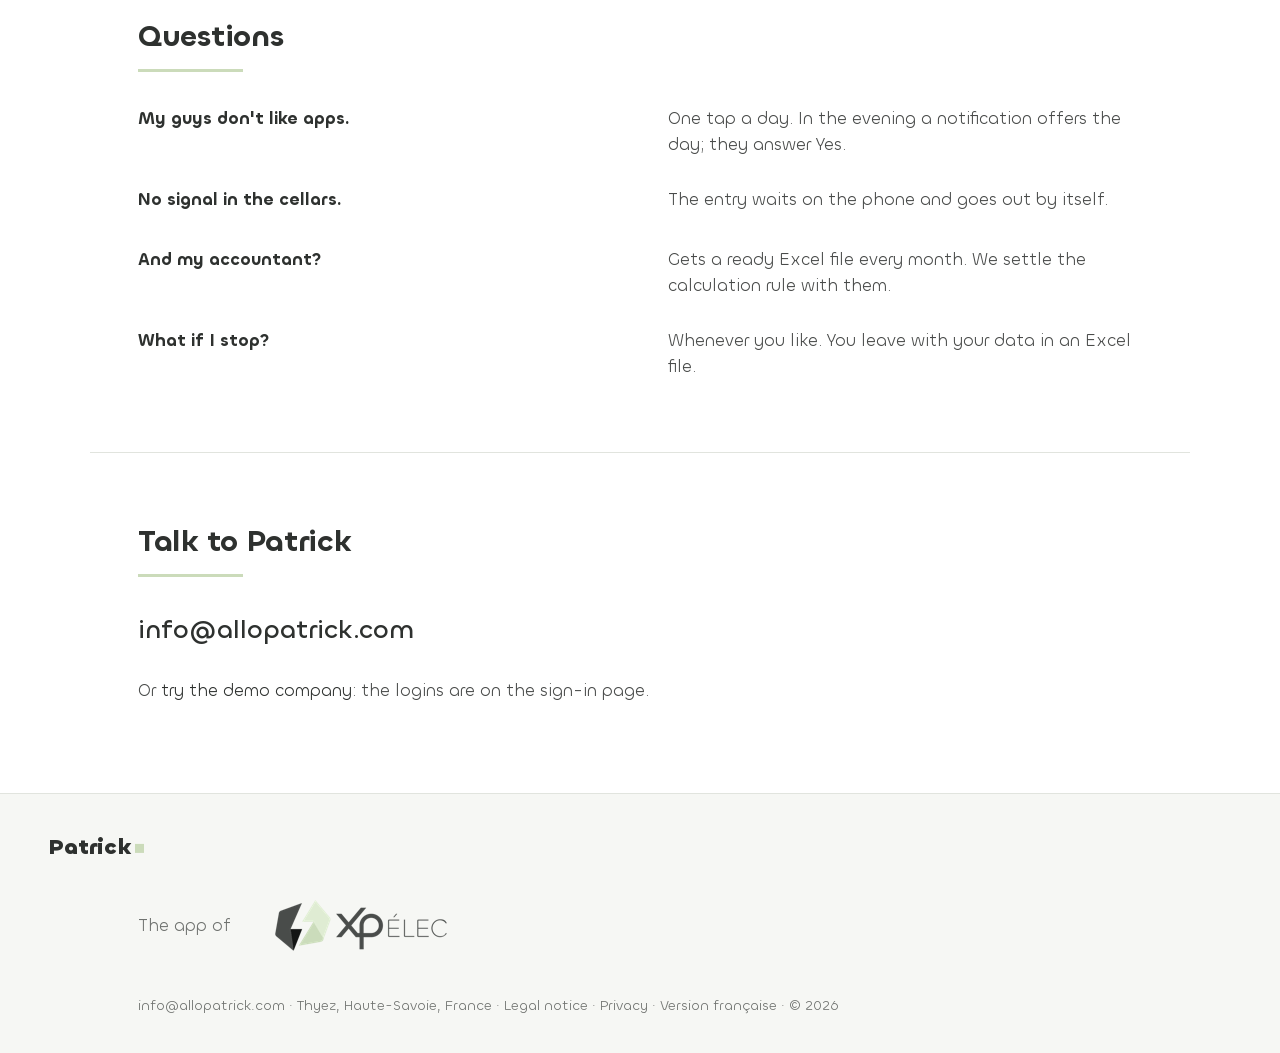
==== commit c5d9d524: "Shorter site: one line per idea, four questions, the full story on its own page (histoire.html / en/" ====
--- a/en/index.html
+++ b/en/index.html
@@ -26,10 +26,9 @@
 <header class="top">
   <a class="wordmark" href="/"><span>Patrick</span><i></i></a>
   <nav>
-    <a href="#story">The story</a>
     <a href="#does">What it does</a>
     <a href="#pricing">Pricing</a>
-    <a href="#questions">Questions</a>
+    <a href="story.html">The story</a>
     <a class="btn" href="#contact">Ask for a demo</a>
     <a class="lang" href="../" lang="fr" title="Version française">FR</a>
   </nav>
@@ -41,29 +40,14 @@
   <div class="hero-text">
     <p class="kicker">Hours · Planning · Leave · Job sites</p>
     <h1>The app that gives Monday morning back to the boss.</h1>
-    <p class="lead">Your team logs their day on site, in one tap. You approve the week in one click, and the accountant's file makes itself. Patrick does the Sunday work.</p>
-    <p class="actions"><a class="btn" href="#contact">Ask for a demo</a><a class="link" href="https://demo.allopatrick.fr" title="A fictional company, rebuilt every night">Try the demo</a><a class="link" href="#story">Read the story</a></p>
-    <p class="proof">Used every day at XP ELEC, an electrical contractor in Thyez, Haute-Savoie, France: thirteen employees, since 2006.</p>
+    <p class="lead">Your team logs their day on site. You approve the week in one click. The accountant's file makes itself.</p>
+    <p class="actions"><a class="btn" href="#contact">Ask for a demo</a><a class="link" href="https://demo.allopatrick.fr">Try the demo</a></p>
+    <p class="proof">Used every day at XP ELEC, an electrical contractor in Haute-Savoie, France, thirteen employees.</p>
   </div>
   <figure class="hero-shots">
-    <img class="web" src="../img/web_accueil_admin.png" alt="The boss's Monday morning on the computer: weeks to approve, leave to answer, who is where today" width="1366" height="768" fetchpriority="high">
+    <img class="web" src="../img/web_accueil_admin.png" alt="The boss's Monday morning: weeks to approve, leave to answer, who is where" width="1366" height="768" fetchpriority="high">
     <img class="phone" src="../img/app_semaine.png" alt="An electrician's week on the phone" width="390" height="844">
   </figure>
-</section>
-
-<section id="story" class="story">
-  <h2>The story</h2>
-  <div class="cols">
-    <div>
-      <p>In a small building company, the week does not end on Friday evening. It ends on Sunday, in the basement office, in front of an Excel sheet.</p>
-      <p>At XP ELEC, in Thyez, that was Patrick's ritual. He started the company in 2006 with three employees; there are more than thirteen today, and the first ones are still there. His Sunday, though, did not change for years: a few hours, every week. Next week's planning to build cell by cell. Last week's hours to dig out of everyone's sheets, printed Excel tables filled in with a pencil on site and piled up on the desk, to copy out and check. The same job-site names typed ten times: for the planning, for the hours, for the accountant, for the quote you suspect you have overrun. And Monday morning starting with what was left of Sunday.</p>
-    </div>
-    <div>
-      <p>The app was born from a conversation in that office one summer, working out how much time everyone was losing. His son, who had spent every summer on the company's job sites, built it on evenings and weekends to get him out of the basement. Not to watch the hours: so that the week would close itself. On Monday morning he opens one page, approves, and heads out to the sites.</p>
-      <p>We called it Patrick because it does his job: the Sunday one, in his place. He kept Monday morning. And on Sundays, he takes an extra nap.</p>
-      <p class="pull">There is a Patrick in every company: the one who does the hours on Sunday. He is who it is for.</p>
-    </div>
-  </div>
 </section>
 
 <section id="does" class="does">
@@ -72,44 +56,38 @@
     <div>
       <h3>On site</h3>
       <ul>
-        <li><b>The day in one tap.</b> The job site from the planning is already filled in, and 8 hours is the default. On Monday, "Copy last week" fills the empty days.</li>
-        <li><b>No signal? It works anyway.</b> In a cellar, entries and photos wait on the phone and go out when the network comes back.</li>
-        <li><b>The planning in your pocket.</b> Every evening, everyone gets tomorrow's job site, with the address and the client's phone number.</li>
-        <li><b>Leave from the phone.</b> Requested in three taps, approved in one, written into the hours straight away.</li>
-        <li><b>The photo of the panel</b> is in the job-site folder before the van is back.</li>
-        <li><b>"I need…"</b>: the worker types what is missing, the depot prepares it, he is told when it is ready.</li>
-        <li><b>The job-site sheet</b> in your pocket: address, contact, gate code, who is planned, even without signal.</li>
+        <li><b>The day in one tap.</b> The job site is already filled in, 8 h by default.</li>
+        <li><b>No signal? It works anyway.</b> Everything goes out when the network is back.</li>
+        <li><b>The planning in your pocket,</b> with the address and the client's number.</li>
+        <li><b>Leave, photos, missing material:</b> from the phone.</li>
       </ul>
     </div>
     <div>
       <h3>In the office</h3>
       <ul>
-        <li><b>Monday on one page.</b> Weeks to approve in one click, leave to answer, who is where today.</li>
-        <li><b>Overtime counts itself,</b> per week and per contract, with nothing to copy.</li>
-        <li><b>The month's payroll export</b> for your accountant: one Excel file, one line per employee, absences by reason.</li>
-        <li><b>The planning as a grid,</b> sent to the phones in one click, with a warning if you change it after sending.</li>
-        <li><b>Every job site has its folder:</b> client, photos, plans, hours used against the quote, PDF report, and a warning when the quote runs low.</li>
-        <li><b>The time-and-materials statement,</b> day by day, with its approval box, to staple to the invoice or e-mail to the client.</li>
-        <li><b>Rain, in one click:</b> the site stops for bad weather, everyone is told, the accountant gets the line.</li>
-        <li><b>A link for the client,</b> a screen for the workshop: the client follows photos and billable hours; the workshop shows who goes where, the weather and what to load.</li>
+        <li><b>Monday on one page.</b> One week, one click.</li>
+        <li><b>The month's payroll export,</b> ready for the accountant.</li>
+        <li><b>The planning sent</b> to the phones in one click.</li>
+        <li><b>Every job site has its folder:</b> photos, quote, billable hours, report.</li>
       </ul>
     </div>
   </div>
   <div class="shots">
-    <figure><img src="../img/app_saisir.png" alt="Logging a day on the phone" width="390" height="844" loading="lazy"><figcaption>The day, in one tap. (The app is in French.)</figcaption></figure>
-    <figure><img src="../img/web_planning_notifie.png" alt="The week's planning, sent to the team" width="1366" height="768" loading="lazy"><figcaption>The week's planning, sent to the team.</figcaption></figure>
+    <figure><img src="../img/app_saisir.png" alt="Logging a day on the phone" width="390" height="844" loading="lazy"><figcaption>The day, in one tap.</figcaption></figure>
+    <figure><img src="../img/web_planning_notifie.png" alt="The week's planning" width="1366" height="768" loading="lazy"><figcaption>The planning, sent to the team.</figcaption></figure>
     <figure><img src="../img/web_somme_exportee.png" alt="The month's hours and the payroll export" width="1366" height="768" loading="lazy"><figcaption>The month, and the accountant's file.</figcaption></figure>
   </div>
 </section>
 
-<section id="who" class="who">
-  <h2>Who it is for</h2>
+<section id="story" class="story">
+  <h2>The story</h2>
   <div class="cols">
     <div>
-      <p>Building companies with <b>3 to 25 employees</b> where the boss is still out on the sites: electricians, plumbers, heating engineers, masons, carpenters, painters. The ones where the hours get done on Sunday because nobody else can do them.</p>
+      <p>At XP ELEC, Patrick did the hours and the planning on Sundays, in the basement office. His son built the app to get him out of there.</p>
     </div>
     <div>
-      <p>Not for fifty-person firms with a design office and a payroll department: there is bigger, pricier software for them. Patrick does three things, hours, planning and leave, and does them without training.</p>
+      <p class="pull">There is a Patrick in every company: the one who does the hours on Sunday. He is who it is for.</p>
+      <p><a class="link" href="story.html">Read the story →</a></p>
     </div>
   </div>
 </section>
@@ -117,10 +95,11 @@
 <section id="how" class="steps">
   <h2>How it goes</h2>
   <ol>
-    <li><b>A call.</b> Half an hour to understand your team, your contracts and what your accountant expects. No commitment.</li>
-    <li><b>Setup.</b> We create the accounts, import your clients and job sites from your Excel, settle the overtime rule with your accountant, and install the app on every phone during half a day at your premises.</li>
-    <li><b>The first Monday.</b> You open the page, you approve. We call you back three weeks later to adjust what needs adjusting.</li>
+    <li><b>A half-hour call.</b> No commitment.</li>
+    <li><b>Half a day at your premises:</b> your team, your job sites, the app on every phone.</li>
+    <li><b>The first Monday,</b> you approve. We call back three weeks later.</li>
   </ol>
+  <p class="note">For building companies with 3 to 25 employees, any trade.</p>
 </section>
 
 <section id="pricing" class="pricing">
@@ -128,56 +107,48 @@
   <div class="cols">
     <div class="price">
       <h3>Setup</h3>
-      <p class="amount">€990 <small>excl. VAT, once</small></p>
-      <p>Accounts, import of your clients and job sites, contracts and overtime rule settled with your accountant, half a day of installation at your premises, a follow-up call after three weeks.</p>
-      <p class="note">€490 if you import and install yourself.</p>
+      <p class="amount">€990 <small>once, excl. VAT</small></p>
+      <p>Accounts, job sites, contracts, installation on site. Refunded if you stop within 60 days.</p>
     </div>
     <div class="price">
       <h3>Subscription</h3>
-      <p class="amount">€10 <small>excl. VAT per employee per month</small></p>
-      <p>Only employees who log hours count; owner and office accounts are free. Minimum three employees. No commitment. Two months free if you pay for the year.</p>
+      <p class="amount">€10 <small>per employee per month, excl. VAT</small></p>
+      <p>No commitment. The boss's and the office's accounts are free.</p>
       <p class="note">A team of six: €60 a month.</p>
     </div>
   </div>
-  <p class="terms"><b>Money back:</b> if you stop within 60 days, the setup fee is refunded. <b>Your data stays yours:</b> hosted in France, exportable, deleted on request.</p>
   <div class="pilot">
     <h3>The first five companies</h3>
-    <p>We are looking for five building companies in Haute-Savoie, 3 to 25 employees, to start with us this winter. Setup free and six months of subscription free, in exchange for one call a month to tell us what is missing, and your opinion once it all works.</p>
+    <p>Setup free and six months free, in exchange for one call a month to tell us what is missing.</p>
     <p><a class="btn" href="#contact">Be one of the five</a></p>
   </div>
 </section>
 
 <section id="questions" class="faq">
-  <h2>Questions we get asked</h2>
+  <h2>Questions</h2>
   <dl>
     <dt>My guys don't like apps.</dt>
-    <dd>Logging takes one tap: the planned job site is already selected, an 8-hour day is the default. We built it for electricians, not for IT people. At XP ELEC we expected pushback; the team was happy from day one.</dd>
-    <dt>There is no signal in cellars.</dt>
-    <dd>Entries and photos are kept on the phone and go out on their own when the network comes back.</dd>
-    <dt>What about my accountant?</dt>
-    <dd>They get a ready Excel file every month: hours worked, overtime, absences by reason, week by week. We meet them during setup to settle the calculation rule. XP ELEC's accountant gets it every month and finds it far simpler than before.</dd>
-    <dt>Do my employees use their own phones?</dt>
-    <dd>Yes, Android or iPhone. The app reads nothing but what they type into it. No geolocation, no clocking to the minute: a day, a job site, hours.</dd>
-    <dt>I'm a plumber, not an electrician.</dt>
-    <dd>Hours, planning and leave are the same in every building trade. What changes is your job sites and your contracts, and we set those up with you.</dd>
+    <dd>One tap a day. In the evening a notification offers the day; they answer Yes.</dd>
+    <dt>No signal in the cellars.</dt>
+    <dd>The entry waits on the phone and goes out by itself.</dd>
+    <dt>And my accountant?</dt>
+    <dd>Gets a ready Excel file every month. We settle the calculation rule with them.</dd>
     <dt>What if I stop?</dt>
-    <dd>You stop whenever you want, you leave with your data in an Excel file, and within 60 days the setup fee is refunded.</dd>
+    <dd>Whenever you like. You leave with your data in an Excel file.</dd>
   </dl>
 </section>
 
 <section id="contact" class="contact">
   <h2>Talk to Patrick</h2>
-  <p>A half-hour call is enough to know whether the app fits your team. We come to see you in Haute-Savoie; elsewhere, we demo by video call.</p>
   <p class="big"><a href="mailto:info@allopatrick.com">info@allopatrick.com</a></p>
-  <p>Prefer to look first? <a href="https://demo.allopatrick.fr">Try the demo company</a>: one boss, six electricians, two months of hours. The accounts are shown on the login page. Everything is rebuilt every night.</p>
-  <p class="proof">Patrick is built in Thyez, Haute-Savoie, inside the electrical contractor XP ELEC that uses it every day.</p>
+  <p>Or <a href="https://demo.allopatrick.fr">try the demo company</a>: the logins are on the sign-in page.</p>
 </section>
 
 </main>
 
 <footer>
   <div class="wordmark small"><span>Patrick</span><i></i></div>
-  <p>The app by <img src="../img/logo.png" alt="XP ELEC" height="26"></p>
+  <p>The app of <img src="../img/logo.png" alt="XP ELEC" height="26"></p>
   <p class="fine"><a href="mailto:info@allopatrick.com">info@allopatrick.com</a> · Thyez, Haute-Savoie, France · <a href="../mentions-legales.html">Legal notice</a> · <a href="../confidentialite.html">Privacy</a> · <a href="../" lang="fr">Version française</a> · © 2026</p>
 </footer>
 
--- a/style.css
+++ b/style.css
@@ -86,6 +86,9 @@
 .hero-shots .phone { position: absolute; width: 31%; right: -4%; bottom: -10%; border: 1px solid var(--line); background: var(--white); }
 
 /* Histoire */
+.story-page { border-top: 0; }
+.story .link { font-weight: 500; }
+.steps .note { margin-top: 28px; }
 .story .cols p:first-child { font-size: 19px; color: var(--ink-deep); }
 .pull { border-left: 3px solid var(--green); padding-left: 18px; color: var(--ink-deep); font-weight: 500; font-size: 19px; }
 
@@ -95,8 +98,6 @@
 .does .shots img { border: 1px solid var(--line); }
 figcaption { color: var(--ink-soft); font-size: 15px; margin-top: 10px; }
 
-/* Pour qui */
-.who .cols p { font-size: 18px; }
 
 /* Pages légales */
 .legal { max-width: 760px; }
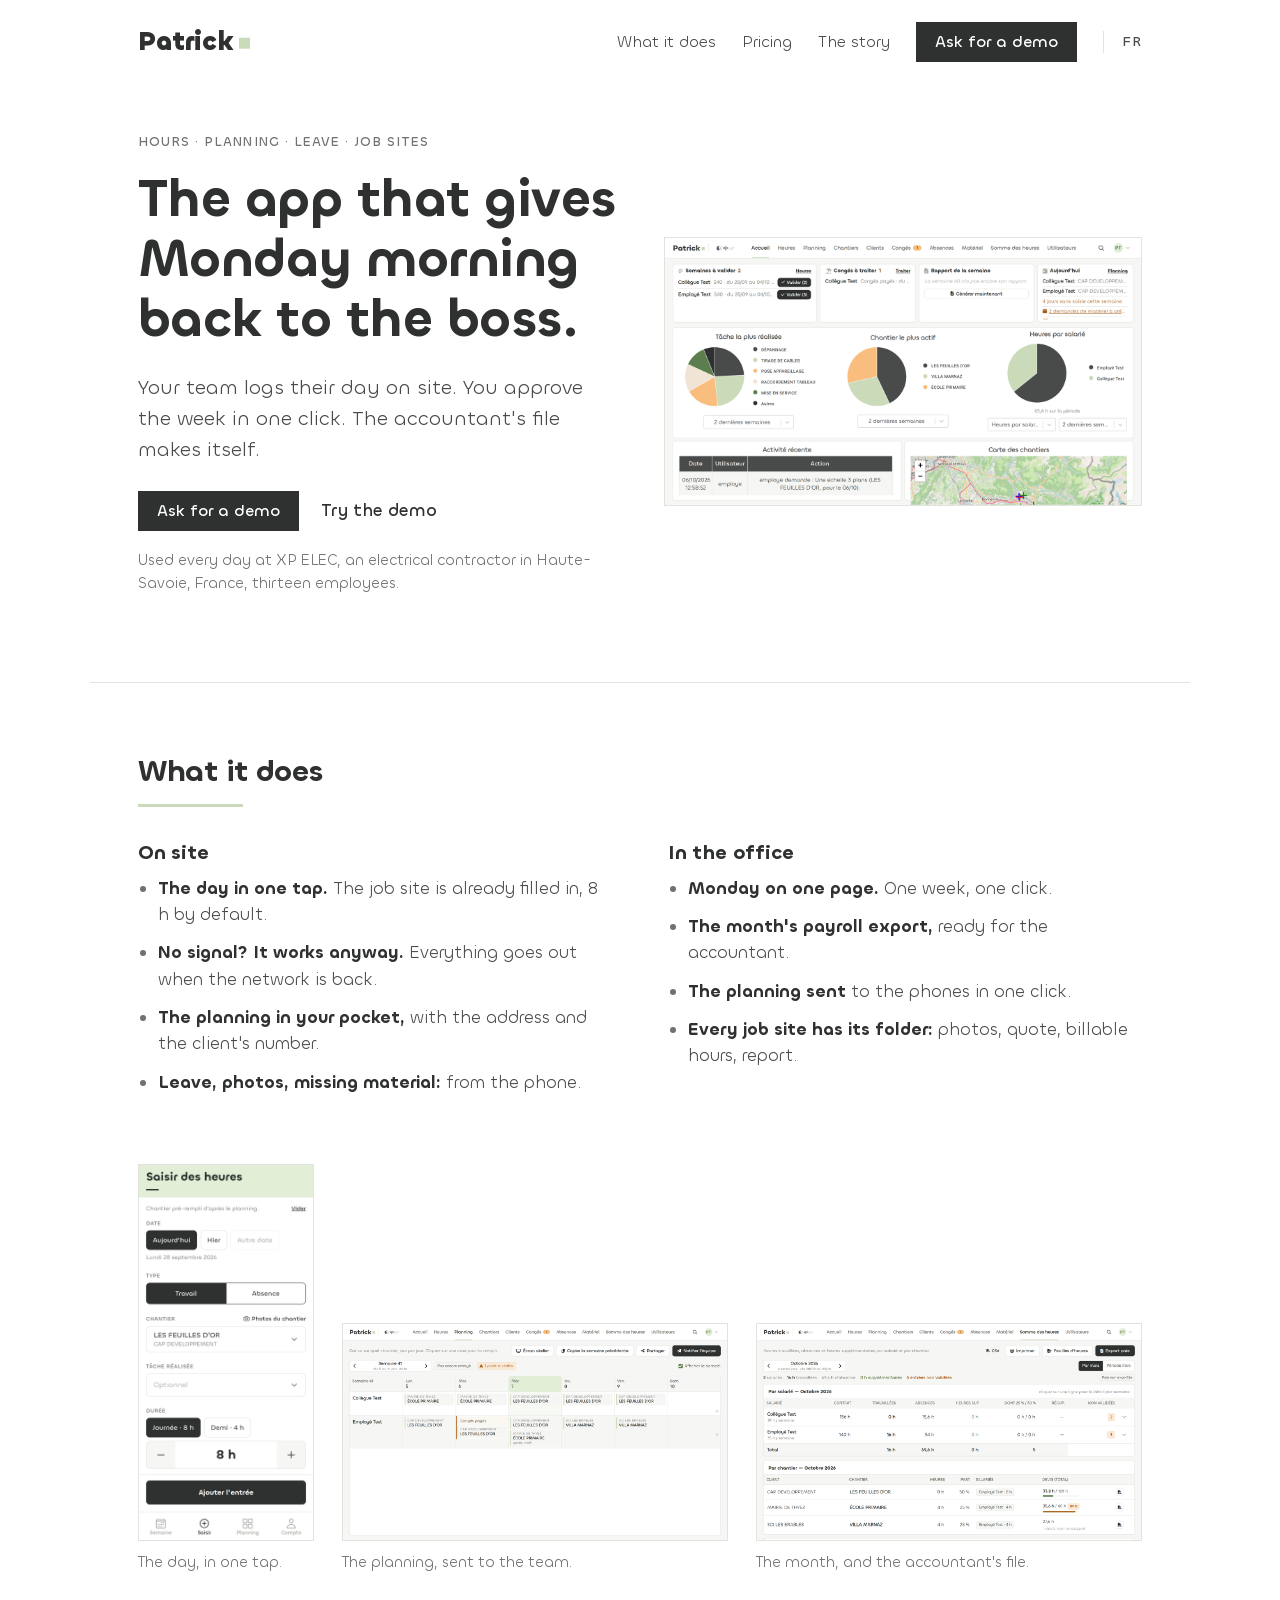
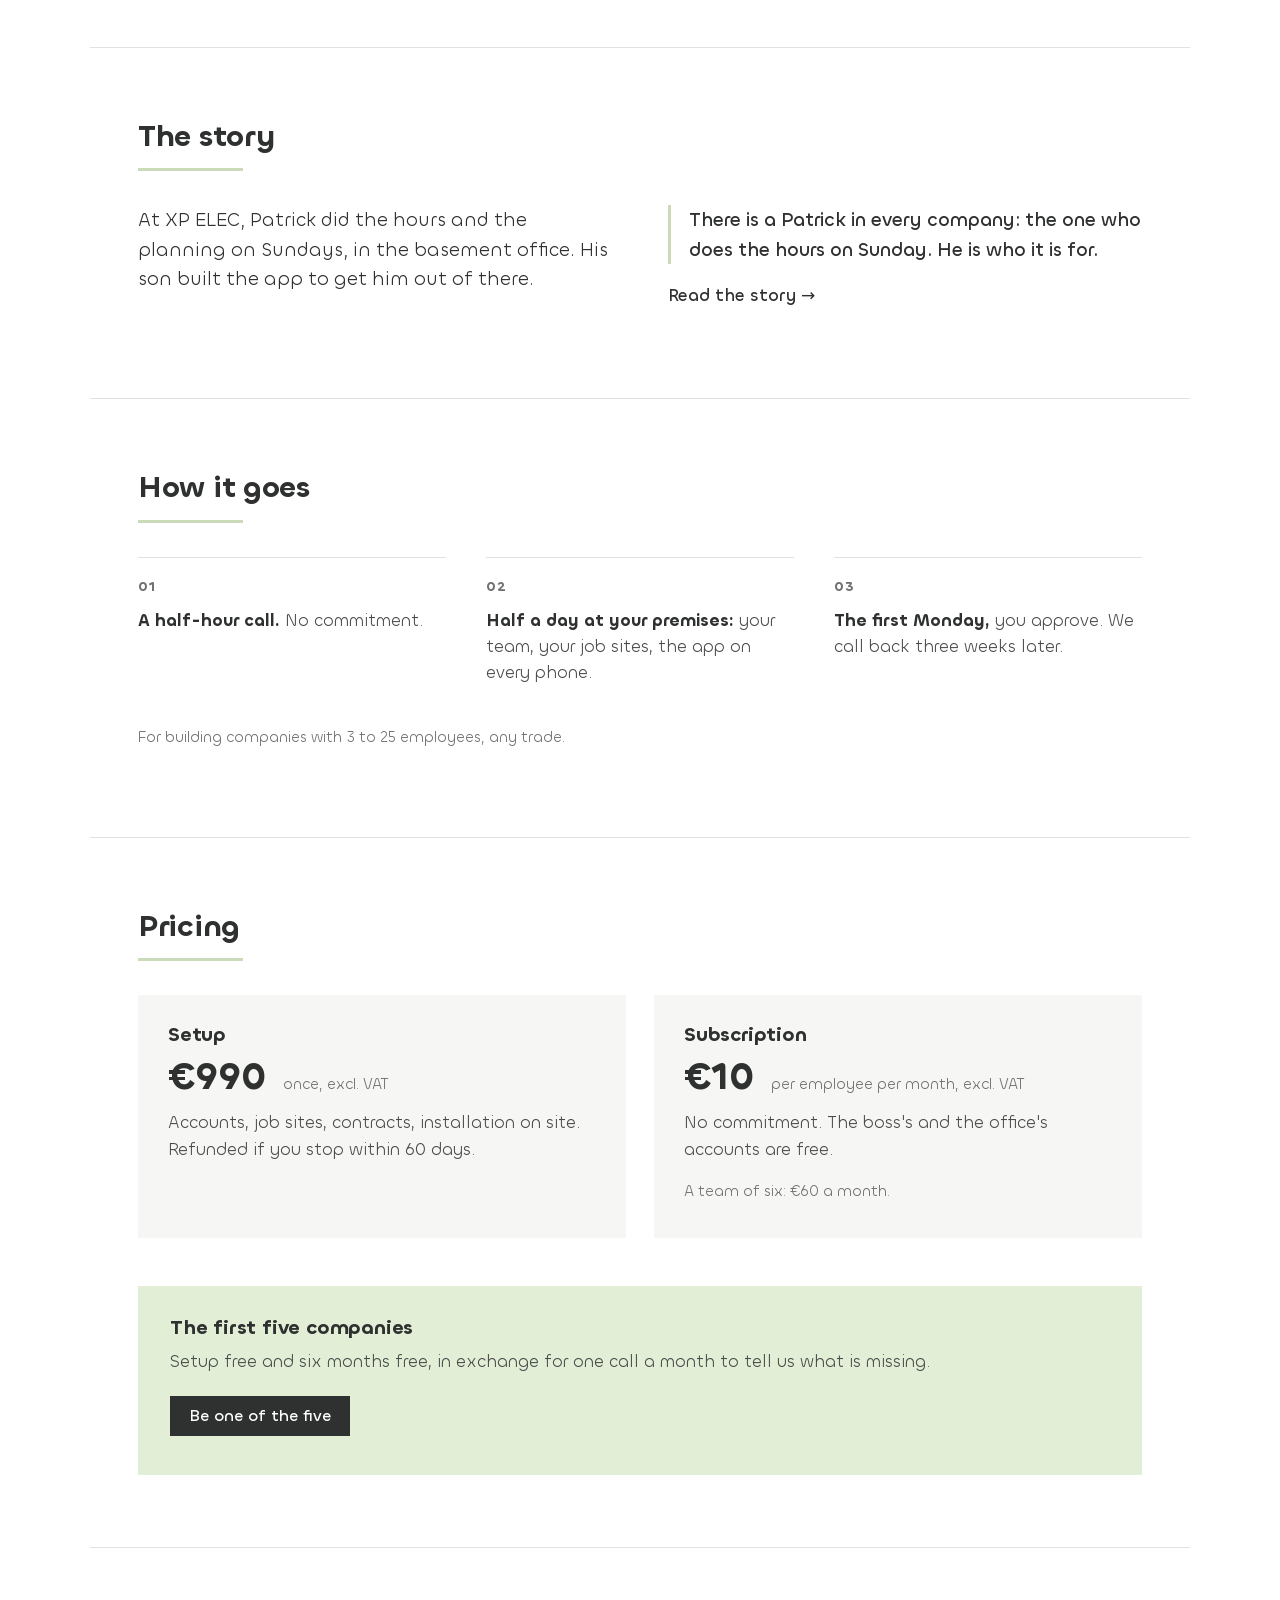
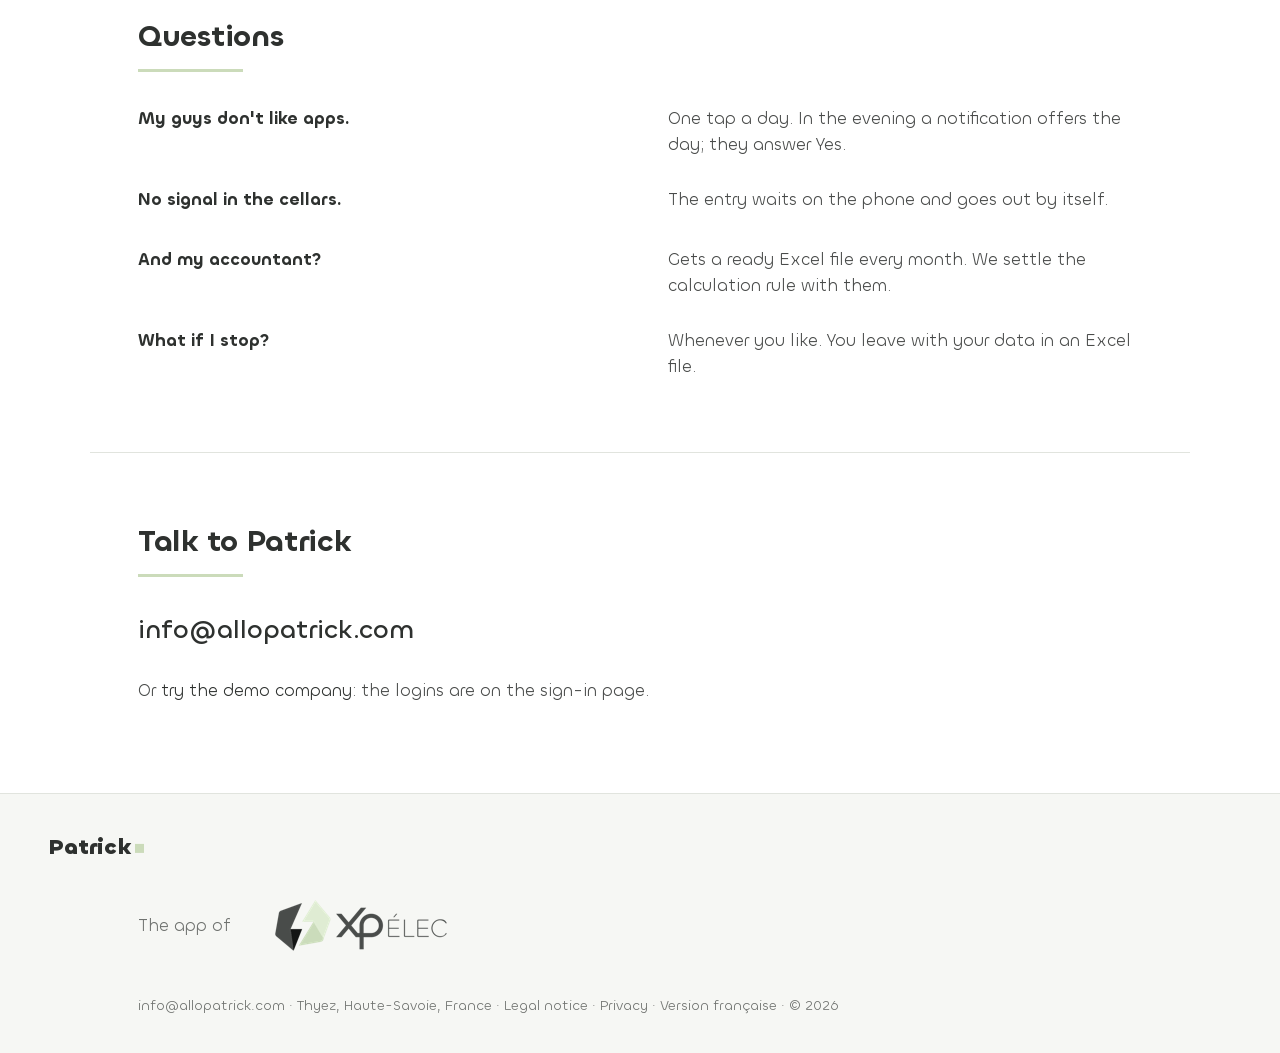
==== commit f84b62e2: "Hero: the computer screenshot alone" ====
--- a/en/index.html
+++ b/en/index.html
@@ -46,7 +46,6 @@
   </div>
   <figure class="hero-shots">
     <img class="web" src="../img/web_accueil_admin.png" alt="The boss's Monday morning: weeks to approve, leave to answer, who is where" width="1366" height="768" fetchpriority="high">
-    <img class="phone" src="../img/app_semaine.png" alt="An electrician's week on the phone" width="390" height="844">
   </figure>
 </section>
 
--- a/style.css
+++ b/style.css
@@ -81,9 +81,8 @@
 .hero h1 { font-size: clamp(34px, 4.2vw, 52px); }
 .lead { font-size: 20px; margin: 22px 0 26px; }
 .actions { display: flex; align-items: center; gap: 22px; margin-bottom: 18px; }
-.hero-shots { position: relative; margin: 0; }
+.hero-shots { margin: 0; }
 .hero-shots .web { width: 100%; border: 1px solid var(--line); }
-.hero-shots .phone { position: absolute; width: 31%; right: -4%; bottom: -10%; border: 1px solid var(--line); background: var(--white); }
 
 /* Histoire */
 .story-page { border-top: 0; }
@@ -142,8 +141,6 @@
   .top nav { width: 100%; justify-content: flex-start; gap: 18px; flex-wrap: wrap; font-size: 15px; }
   .hero, .cols, .faq dl { grid-template-columns: 1fr; }
   .hero { gap: 36px; padding-top: 28px; }
-  .hero-shots { padding-bottom: 12%; margin-right: 0; }
-  .hero-shots .phone { right: 0; bottom: 0; width: 34%; }
   .cols { gap: 28px; }
   .does .shots { grid-template-columns: 1fr; align-items: start; }
   .does .shots figure:first-child img { width: 60%; }
